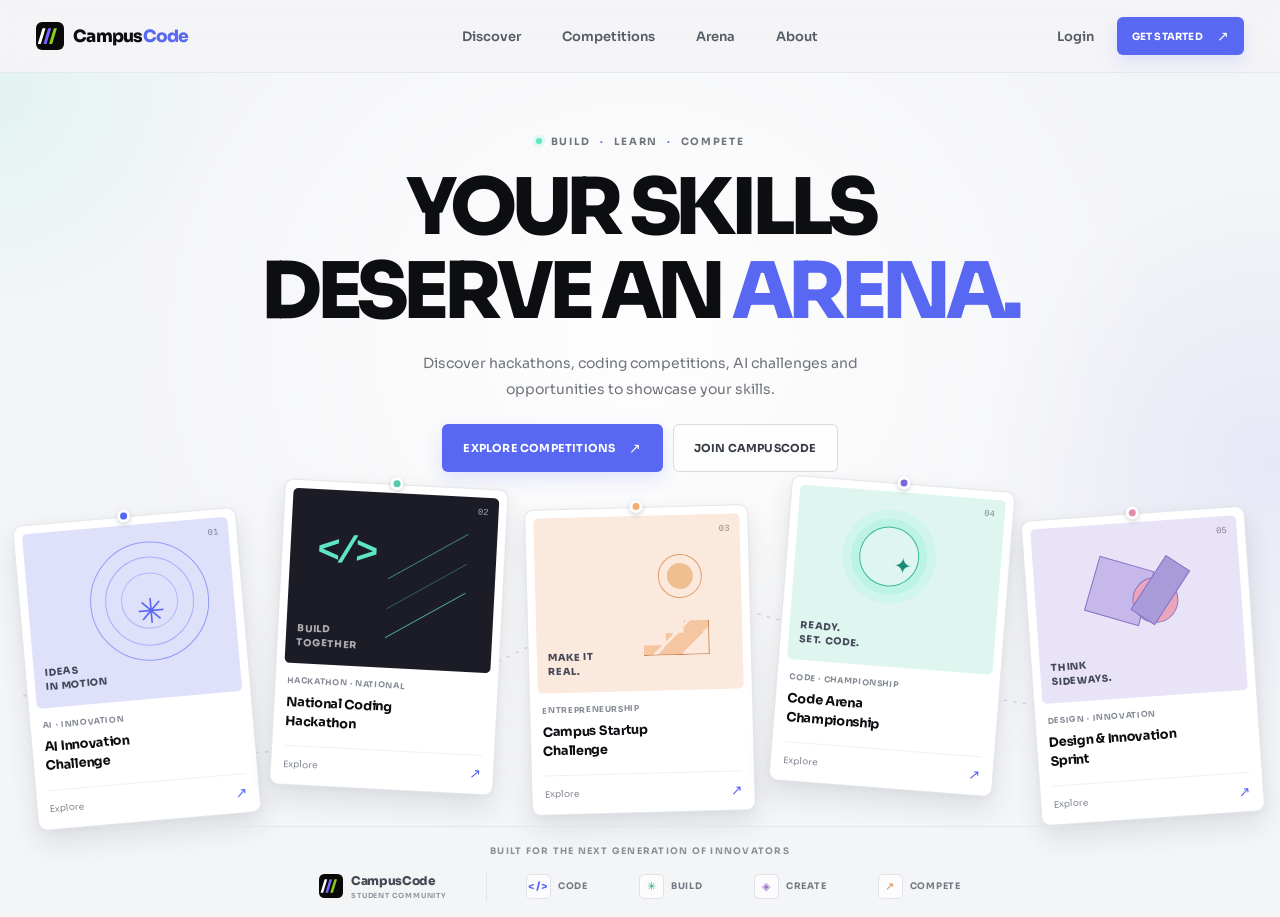
==== HTML/Landing.html @ 18e47f58 "Publish CampusCode project Co-authored-by: Copilot <223556219+Copilot@users.noreply.github.com>" ====
<!doctype html>
<html lang="en">
  <head>
    <meta charset="UTF-8" />
    <meta name="viewport" content="width=device-width, initial-scale=1.0" />
    <meta
      name="description"
      content="Discover hackathons, coding competitions, AI challenges and opportunities to showcase your skills with CampusCode."
    />
    <meta name="theme-color" content="#f4f5f7" />
    <title>CampusCode — Your skills deserve an arena</title>
    <link rel="icon" href="./Assets/Images/Favicon.svg" type="image/svg+xml" />
    <link rel="preconnect" href="https://fonts.googleapis.com" />
    <link rel="preconnect" href="https://fonts.gstatic.com" crossorigin />
    <link
      href="https://fonts.googleapis.com/css2?family=Sora:wght@400;500;600;700;800&display=swap"
      rel="stylesheet"
    />
    <link rel="stylesheet" href="./Assets/CSS/Landing.css" />
  </head>
  <body>
    <header class="site-header" id="top">
      <div class="nav-shell">
        <a class="brand" href="#top" aria-label="CampusCode home">
          <img src="./Assets/Images/Favicon.svg" alt="" />
          <span>Campus<span class="brand-accent">Code</span></span>
        </a>

        <nav class="desktop-nav" aria-label="Main navigation">
          <a href="#hero">Discover</a>
          <a href="#competitions">Competitions</a>
          <a href="#arena">Arena</a>
          <a href="#about">About</a>
        </nav>

        <div class="nav-actions">
          <button class="login-link" type="button" data-auth-open="login">Login</button>
          <button class="button button-primary nav-join" type="button" data-auth-open="register">
            Get Started <span aria-hidden="true">↗</span>
          </button>
          <button
            class="menu-toggle"
            id="menu-toggle"
            type="button"
            aria-label="Open navigation menu"
            aria-expanded="false"
            aria-controls="mobile-nav"
          >
            <span></span><span></span>
          </button>
        </div>
      </div>
      <nav class="mobile-nav" id="mobile-nav" aria-label="Mobile navigation" aria-hidden="true">
        <a href="#hero">Discover</a>
        <a href="#competitions">Competitions</a>
        <a href="#arena">Arena</a>
        <a href="#about">About</a>
        <button type="button" data-auth-open="login">Login</button>
        <button class="mobile-join" type="button" data-auth-open="register">Get Started <span aria-hidden="true">↗</span></button>
      </nav>
    </header>

    <main>
      <section class="hero" id="hero" aria-labelledby="hero-title">
        <div class="hero-wash hero-wash-left" aria-hidden="true"></div>
        <div class="hero-wash hero-wash-right" aria-hidden="true"></div>
        <div class="hero-copy">
          <p class="eyebrow"><span></span> BUILD <b>·</b> LEARN <b>·</b> COMPETE</p>
          <h1 id="hero-title">YOUR SKILLS<br />DESERVE AN <span>ARENA.</span></h1>
          <p class="hero-description">
            Discover hackathons, coding competitions, AI challenges and
            opportunities to showcase your skills.
          </p>
          <div class="hero-actions">
            <a class="button button-primary button-large" href="#competitions">
              Explore Competitions <span aria-hidden="true">↗</span>
            </a>
            <button class="button button-secondary button-large" type="button" data-auth-open="register">
              Join CampusCode
            </button>
          </div>
        </div>

        <div class="competition-scene" id="competitions" aria-label="Featured student competitions">
          <svg class="card-curve" viewBox="0 0 1200 220" preserveAspectRatio="none" aria-hidden="true">
            <path d="M22 133 C185 205 295 194 418 130 C554 57 647 32 770 83 C908 141 1033 177 1177 92" />
          </svg>

          <article class="competition-card card-ai">
            <span class="card-pin" aria-hidden="true"></span>
            <div class="card-art ai-art" aria-hidden="true">
              <span class="ai-orbit"></span><span class="ai-core">✳</span>
              <span class="art-caption">IDEAS<br />IN MOTION</span>
              <span class="art-index">01</span>
            </div>
            <div class="card-copy"><span class="category">AI · INNOVATION</span><h2>AI Innovation<br />Challenge</h2><span class="card-link">Explore <b>↗</b></span></div>
          </article>

          <article class="competition-card card-hackathon">
            <span class="card-pin" aria-hidden="true"></span>
            <div class="card-art hack-art" aria-hidden="true">
              <span class="hack-type">&lt;/&gt;</span><span class="hack-lines"></span>
              <span class="art-caption">BUILD<br />TOGETHER</span>
              <span class="art-index">02</span>
            </div>
            <div class="card-copy"><span class="category">HACKATHON · NATIONAL</span><h2>National Coding<br />Hackathon</h2><span class="card-link">Explore <b>↗</b></span></div>
          </article>

          <article class="competition-card card-startup">
            <span class="card-pin" aria-hidden="true"></span>
            <div class="card-art startup-art" aria-hidden="true">
              <span class="startup-sun"></span><span class="startup-stairs"></span>
              <span class="art-caption">MAKE IT<br />REAL.</span>
              <span class="art-index">03</span>
            </div>
            <div class="card-copy"><span class="category">ENTREPRENEURSHIP</span><h2>Campus Startup<br />Challenge</h2><span class="card-link">Explore <b>↗</b></span></div>
          </article>

          <article class="competition-card card-arena">
            <span class="card-pin" aria-hidden="true"></span>
            <div class="card-art arena-art" aria-hidden="true">
              <span class="arena-ring"></span><span class="arena-star">✦</span>
              <span class="art-caption">READY.<br />SET. CODE.</span>
              <span class="art-index">04</span>
            </div>
            <div class="card-copy"><span class="category">CODE · CHAMPIONSHIP</span><h2>Code Arena<br />Championship</h2><span class="card-link">Explore <b>↗</b></span></div>
          </article>

          <article class="competition-card card-design">
            <span class="card-pin" aria-hidden="true"></span>
            <div class="card-art design-art" aria-hidden="true">
              <span class="design-shape design-shape-one"></span><span class="design-shape design-shape-two"></span><span class="design-shape design-shape-three"></span>
              <span class="art-caption">THINK<br />SIDEWAYS.</span>
              <span class="art-index">05</span>
            </div>
            <div class="card-copy"><span class="category">DESIGN · INNOVATION</span><h2>Design &amp; Innovation<br />Sprint</h2><span class="card-link">Explore <b>↗</b></span></div>
          </article>
        </div>

        <div class="organizer-strip" id="about">
          <p class="organizer-heading">BUILT FOR THE NEXT GENERATION OF INNOVATORS</p>
          <div class="organizer-content">
            <div class="platform-lockup">
              <img src="./Assets/Images/Favicon.svg" alt="" />
              <span>CampusCode<small>STUDENT COMMUNITY</small></span>
            </div>
            <span class="organizer-divider" aria-hidden="true"></span>
            <div class="platform-labels" id="arena">
              <span><i class="platform-mark mark-code">&lt;/&gt;</i> CODE</span>
              <span><i class="platform-mark mark-build">✳</i> BUILD</span>
              <span><i class="platform-mark mark-create">◈</i> CREATE</span>
              <span><i class="platform-mark mark-compete">↗</i> COMPETE</span>
            </div>
          </div>
        </div>
      </section>
    </main>

    <div class="auth-overlay" id="auth-modal" aria-hidden="true">
      <button class="auth-backdrop" type="button" data-auth-close tabindex="-1" aria-label="Close authentication dialog"></button>
      <section class="auth-dialog" role="dialog" aria-modal="true" aria-labelledby="auth-title" aria-describedby="auth-description">
        <button class="auth-close" type="button" data-auth-close aria-label="Close dialog">×</button>
        <aside class="auth-aside">
          <a class="brand auth-brand" href="#top" aria-label="CampusCode home">
            <img src="./Assets/Images/Favicon.svg" alt="" />
            <span>Campus<span class="brand-accent">Code</span></span>
          </a>
          <div class="auth-aside-copy">
            <p class="auth-kicker"><span></span> YOUR NEXT CHALLENGE STARTS HERE</p>
            <h2 id="auth-title">Ready to find<br />your <span>people?</span></h2>
            <p id="auth-description">A place to explore your ideas, meet your team, and see what you're capable of.</p>
          </div>
          <div class="auth-illustration" aria-hidden="true">
            <div class="illustration-orbit orbit-one"></div>
            <div class="illustration-orbit orbit-two"></div>
            <div class="illustration-card"><span>CC</span><b>TEAM<br />UP</b><i>✦</i></div>
            <div class="illustration-person person-one"></div>
            <div class="illustration-person person-two"></div>
          </div>
          <div class="auth-aside-footer"><span>BUILD · LEARN · COMPETE</span><span>01 — 05</span></div>
        </aside>

        <div class="auth-main">
          <div class="auth-heading">
            <p class="auth-mode-label" id="auth-mode-label">WELCOME BACK</p>
            <h3 id="form-title">Log in to CampusCode</h3>
            <p id="form-description">Good to see you again. Let's get back to it.</p>
          </div>

          <form class="auth-form" id="auth-form">
            <div class="form-field register-field" hidden>
              <label for="auth-name">Full name</label>
              <input id="auth-name" name="name" type="text" autocomplete="name" placeholder="Your name" />
            </div>
            <div class="form-field">
              <label for="auth-email">Email address</label>
              <input id="auth-email" name="email" type="email" autocomplete="email" placeholder="you@university.edu" required />
            </div>
            <div class="form-field">
              <div class="field-label-row">
                <label for="auth-password">Password</label>
                <a class="forgot-link" id="forgot-password" href="#auth-email">Forgot password?</a>
              </div>
              <div class="password-control">
                <input id="auth-password" name="password" type="password" autocomplete="current-password" placeholder="Enter your password" minlength="8" required />
                <button class="password-toggle" type="button" data-password-toggle="auth-password" aria-label="Show password" aria-pressed="false">Show</button>
              </div>
            </div>
            <div class="form-field register-field" hidden>
              <label for="auth-confirm-password">Confirm password</label>
              <div class="password-control">
                <input id="auth-confirm-password" name="confirm-password" type="password" autocomplete="new-password" placeholder="Enter your password again" minlength="8" />
                <button class="password-toggle" type="button" data-password-toggle="auth-confirm-password" aria-label="Show confirm password" aria-pressed="false">Show</button>
              </div>
            </div>
            <p class="auth-notice" id="auth-notice" role="status" aria-live="polite"></p>
            <button class="button button-primary auth-submit" type="submit"><span id="auth-submit-label">Continue</span><span aria-hidden="true">↗</span></button>
          </form>

          <div class="auth-divider"><span>OR CONTINUE WITH</span></div>
          <div class="social-options">
            <button type="button" class="social-button" data-social="Google"><span class="google-mark">G</span>Google</button>
            <button type="button" class="social-button" data-social="GitHub"><span class="github-mark">⌘</span>GitHub</button>
          </div>
          <p class="auth-switch"><span id="auth-switch-prompt">New to CampusCode?</span> <button type="button" id="auth-switch-button">Create an account</button></p>
          <p class="auth-legal">By continuing, you agree to CampusCode's community guidelines.</p>
        </div>
      </section>
    </div>

    <script src="./Assets/JS/Landing.js" defer></script>
  </body>
</html>
---- HTML/Assets/CSS/Landing.css ----
:root {
  color-scheme: light;
  --page: #f4f5f7;
  --white: #ffffff;
  --ink: #0d0e11;
  --muted: #6f737b;
  --border: #e2e5ea;
  --indigo: #5968f2;
  --aqua: #5ee5c2;
  font-family: "Sora", sans-serif;
  font-synthesis: none;
  text-rendering: optimizeLegibility;
  -webkit-font-smoothing: antialiased;
  -moz-osx-font-smoothing: grayscale;
}

* { box-sizing: border-box; }

html { min-width: 320px; scroll-behavior: smooth; }

body {
  min-width: 320px;
  min-height: 100vh;
  margin: 0;
  overflow-x: hidden;
  color: var(--ink);
  background: var(--page);
  font-family: "Sora", sans-serif;
}

body.modal-open { overflow: hidden; }
button, input { font: inherit; }
button, a { -webkit-tap-highlight-color: transparent; }
button { color: inherit; }
a { color: inherit; text-decoration: none; }
button:focus-visible, a:focus-visible, input:focus-visible { outline: 3px solid rgba(89, 104, 242, 0.4); outline-offset: 3px; }

.site-header {
  position: sticky;
  z-index: 20;
  top: 0;
  border-bottom: 1px solid rgba(226, 229, 234, 0.8);
  background: rgba(244, 245, 247, 0.91);
  backdrop-filter: blur(18px);
}

.nav-shell {
  display: grid;
  width: min(1280px, calc(100% - 72px));
  height: 72px;
  grid-template-columns: 1fr auto 1fr;
  align-items: center;
  margin-inline: auto;
}

.brand { display: inline-flex; width: fit-content; align-items: center; gap: 9px; }
.brand > img { display: block; width: 28px; height: 28px; }
.brand > span { font-size: 15px; font-weight: 800; letter-spacing: -0.75px; }
.brand-accent { color: var(--indigo); }
.desktop-nav { display: flex; align-items: center; gap: clamp(24px, 3.2vw, 46px); }
.desktop-nav a, .login-link { color: #555b65; font-size: 11px; font-weight: 600; transition: color 150ms ease; }
.desktop-nav a:hover, .login-link:hover { color: var(--indigo); }
.nav-actions { display: flex; align-items: center; justify-self: end; gap: 23px; }
.login-link { padding: 8px 0; border: 0; background: transparent; cursor: pointer; }
.button {
  display: inline-flex;
  min-height: 43px;
  align-items: center;
  justify-content: center;
  gap: 14px;
  padding: 0 17px;
  border: 1px solid transparent;
  border-radius: 6px;
  font-size: 9px;
  font-weight: 700;
  letter-spacing: 0.2px;
  text-transform: uppercase;
  cursor: pointer;
  transition: background 160ms ease, border-color 160ms ease, color 160ms ease, transform 160ms ease;
}
.button:hover { transform: translateY(-2px); }
.button-primary { background: var(--indigo); color: #fff; box-shadow: 0 7px 17px rgba(89, 104, 242, 0.16); }
.button-primary:hover { background: #4857e4; }
.button-primary > span { font-size: 14px; }
.nav-join { min-height: 38px; padding-inline: 14px; font-size: 8px; }
.button-large { min-height: 48px; padding-inline: 20px; }
.button-secondary { border-color: #d7dbe3; background: rgba(255, 255, 255, 0.68); color: #363a43; }
.button-secondary:hover { border-color: #b6bdc9; background: #fff; }
.menu-toggle, .mobile-nav { display: none; }

.hero {
  position: relative;
  min-height: calc(100vh - 73px);
  overflow: hidden;
  padding: 55px 24px 0;
  background:
    radial-gradient(ellipse at 50% 32%, rgba(255, 255, 255, 0.92), rgba(255, 255, 255, 0) 58%),
    var(--page);
}
.hero-wash { position: absolute; z-index: 0; border-radius: 50%; pointer-events: none; }
.hero-wash-left { top: -250px; left: -275px; width: 510px; height: 510px; background: radial-gradient(circle, rgba(94, 229, 194, 0.13), transparent 68%); }
.hero-wash-right { top: 90px; right: -290px; width: 600px; height: 600px; background: radial-gradient(circle, rgba(89, 104, 242, 0.09), transparent 68%); }
.hero-copy { position: relative; z-index: 1; width: min(790px, 100%); margin: 0 auto; text-align: center; }
.eyebrow { display: inline-flex; align-items: center; gap: 9px; margin: 0 0 18px; color: #6f737b; font-size: 8px; font-weight: 700; letter-spacing: 1.65px; }
.eyebrow > span { width: 6px; height: 6px; border-radius: 50%; background: var(--aqua); box-shadow: 0 0 0 3px rgba(94, 229, 194, 0.18); }
.eyebrow b { color: var(--indigo); font-size: 10px; }
.hero h1 { margin: 0; font-size: clamp(46px, 6.2vw, 78px); font-weight: 800; letter-spacing: -5.3px; line-height: 1.08; }
.hero h1 > span { color: var(--indigo); }
.hero-description { max-width: 510px; margin: 17px auto 21px; color: var(--muted); font-size: 11px; line-height: 1.85; }
.hero-actions { display: flex; flex-wrap: wrap; justify-content: center; gap: 10px; }

.competition-scene {
  position: relative;
  z-index: 1;
  display: flex;
  width: min(1230px, 100%);
  min-height: 315px;
  align-items: center;
  justify-content: space-between;
  gap: clamp(10px, 1.45vw, 22px);
  margin: 7px auto 4px;
  isolation: isolate;
}
.card-curve { position: absolute; z-index: -1; top: 50%; left: -2%; width: 104%; height: 75%; overflow: visible; transform: translateY(-43%); }
.card-curve path { fill: none; stroke: #cdd1e7; stroke-width: 1.15; stroke-dasharray: 3 6; }
.competition-card {
  position: relative;
  width: calc((100% - 72px) / 5);
  max-width: 224px;
  min-width: 0;
  padding: 8px;
  border: 1px solid rgba(226, 229, 234, 0.94);
  border-radius: 9px;
  background: var(--white);
  box-shadow: 0 13px 27px rgba(37, 43, 62, 0.11), 0 2px 6px rgba(37, 43, 62, 0.035);
  transform: rotate(var(--angle, 0deg));
  animation: card-float 5.2s ease-in-out infinite;
  animation-delay: var(--delay, 0s);
}
.competition-card:hover { z-index: 3; box-shadow: 0 20px 36px rgba(37, 43, 62, 0.16); }
.card-ai { --angle: -5deg; --delay: -0.9s; margin-top: 37px; }
.card-hackathon { --angle: 3deg; --delay: -2.1s; margin-top: -26px; }
.card-startup { --angle: -1.5deg; --delay: -3.4s; margin-top: 19px; }
.card-arena { --angle: 4.5deg; --delay: -1.6s; margin-top: -28px; }
.card-design { --angle: -4deg; --delay: -2.8s; margin-top: 32px; }
.card-pin { position: absolute; z-index: 4; top: -8px; left: 50%; width: 13px; height: 13px; border: 3px solid #fff; border-radius: 50%; background: var(--indigo); box-shadow: 0 2px 5px rgba(35, 40, 62, 0.2); transform: translateX(-50%); }
.card-hackathon .card-pin { background: #51cdae; }
.card-startup .card-pin { background: #f2ad73; }
.card-arena .card-pin { background: #7d68db; }
.card-design .card-pin { background: #e08caa; }
.card-art { position: relative; height: clamp(128px, 13.8vw, 175px); overflow: hidden; border-radius: 5px; }
.ai-art { background: #dfe1fb; }
.hack-art { background: #1b1c25; }
.startup-art { background: #fae9dc; }
.arena-art { background: #def6ef; }
.design-art { background: #e9e3f7; }
.art-caption { position: absolute; z-index: 2; left: 11px; bottom: 13px; color: #44495b; font-size: clamp(7px, 0.65vw, 9px); font-weight: 800; letter-spacing: 0.7px; line-height: 1.45; }
.art-index { position: absolute; top: 10px; right: 10px; color: rgba(13, 14, 17, 0.45); font-family: ui-monospace, monospace; font-size: 7px; }
.hack-art .art-caption, .hack-art .art-index { color: rgba(255, 255, 255, 0.63); }
.ai-orbit { position: absolute; top: 10%; left: 30%; width: 58%; aspect-ratio: 1; border: 1px solid rgba(89, 104, 242, 0.58); border-radius: 50%; }
.ai-orbit::before, .ai-orbit::after { position: absolute; inset: 12%; border: 1px solid rgba(89, 104, 242, 0.4); border-radius: 50%; content: ""; }
.ai-orbit::after { inset: 26%; border-color: rgba(89, 104, 242, 0.35); }
.ai-core { position: absolute; top: 50%; left: 59%; z-index: 1; color: var(--indigo); font-size: 34px; transform: translate(-50%, -50%); }
.hack-type { position: absolute; top: 23%; left: 13%; color: var(--aqua); font-family: ui-monospace, monospace; font-size: clamp(26px, 3vw, 40px); font-weight: 700; letter-spacing: -4px; }
.hack-lines { position: absolute; top: 35%; right: 14%; width: 38%; height: 34%; border-top: 1px solid rgba(94, 229, 194, 0.58); border-bottom: 1px solid rgba(94, 229, 194, 0.58); transform: skewY(-32deg); }
.hack-lines::before, .hack-lines::after { position: absolute; top: 50%; width: 100%; border-top: 1px solid rgba(94, 229, 194, 0.37); content: ""; }
.hack-lines::after { top: 100%; }
.startup-sun { position: absolute; top: 22%; right: 19%; width: 44px; height: 44px; border: 1px solid #dd9d68; border-radius: 50%; }
.startup-sun::after { position: absolute; inset: 8px; border-radius: inherit; background: #f0bf91; content: ""; }
.startup-stairs { position: absolute; right: 16%; bottom: 20%; width: 66px; height: 47px; border-right: 1px solid #c68152; border-bottom: 1px solid #c68152; background: linear-gradient(135deg, transparent 0 25%, #f5c69f 25% 50%, transparent 50% 54%, #f5c69f 54% 76%, transparent 76%); clip-path: polygon(0 100%, 0 78%, 34% 78%, 34% 53%, 61% 53%, 61% 27%, 100% 27%, 100% 100%); }
.arena-ring { position: absolute; top: 20%; left: 31%; width: 60px; height: 60px; border: 1px solid #36b995; border-radius: 50%; box-shadow: 0 0 0 8px rgba(94, 229, 194, 0.18), 0 0 0 17px rgba(94, 229, 194, 0.1); }
.arena-star { position: absolute; top: 34%; left: 48%; z-index: 1; color: #198e72; font-size: 22px; }
.design-shape { position: absolute; display: block; border: 1px solid #8b75c6; }
.design-shape-one { top: 22%; left: 27%; width: 57px; height: 57px; background: #c6b8eb; transform: rotate(20deg); }
.design-shape-two { top: 32%; left: 47%; width: 46px; height: 46px; border-radius: 50%; background: #eaa5bd; }
.design-shape-three { top: 21%; left: 54%; width: 29px; height: 65px; border-color: #8672c4; background: #a99ad9; transform: rotate(37deg); }
.card-copy { padding: 10px 4px 3px; }
.category { display: block; overflow: hidden; color: #858a94; font-size: 6px; font-weight: 700; letter-spacing: 0.8px; text-overflow: ellipsis; white-space: nowrap; }
.card-copy h2 { min-height: 34px; margin: 6px 0 8px; font-size: clamp(9px, 0.84vw, 11px); font-weight: 700; letter-spacing: -0.3px; line-height: 1.5; }
.card-link { display: flex; align-items: center; justify-content: space-between; padding-top: 7px; border-top: 1px solid #edf0f3; color: #858a94; font-size: 7px; }
.card-link b { color: var(--indigo); font-size: 12px; }
@keyframes card-float { 0%, 100% { translate: 0 0; } 50% { translate: 0 -7px; } }

.organizer-strip { position: relative; z-index: 1; width: min(1080px, 100%); margin: 0 auto; padding: 18px 22px 15px; border-top: 1px solid rgba(226, 229, 234, 0.92); }
.organizer-heading { margin: 0 0 14px; color: #898e97; font-size: 7px; font-weight: 700; letter-spacing: 1.25px; text-align: center; }
.organizer-content { display: flex; align-items: center; justify-content: center; gap: 39px; }
.platform-lockup { display: flex; align-items: center; gap: 8px; color: #454a54; font-size: 10px; font-weight: 800; letter-spacing: -0.35px; }
.platform-lockup img { width: 24px; height: 24px; }
.platform-lockup small { display: block; margin-top: 3px; color: #9297a0; font-size: 5px; font-weight: 700; letter-spacing: 0.8px; }
.organizer-divider { width: 1px; height: 31px; background: var(--border); }
.platform-labels { display: flex; align-items: center; gap: clamp(20px, 4vw, 55px); }
.platform-labels > span { display: inline-flex; align-items: center; gap: 7px; color: #737883; font-size: 7px; font-weight: 700; letter-spacing: 0.75px; }
.platform-mark { display: grid; width: 21px; height: 21px; place-items: center; border: 1px solid #dfe2e8; border-radius: 5px; background: rgba(255, 255, 255, 0.7); font-size: 9px; font-style: normal; }
.mark-code { color: var(--indigo); }
.mark-build { color: #2ba986; }
.mark-create { color: #a074cb; }
.mark-compete { color: #d08850; }

.auth-overlay { position: fixed; z-index: 100; inset: 0; display: grid; place-items: center; padding: 22px; visibility: hidden; opacity: 0; transition: opacity 180ms ease, visibility 180ms ease; }
.auth-overlay.is-open { visibility: visible; opacity: 1; }
.auth-backdrop { position: absolute; inset: 0; width: 100%; height: 100%; border: 0; background: rgba(13, 14, 17, 0.55); backdrop-filter: blur(8px); cursor: default; }
.auth-dialog { position: relative; z-index: 1; display: grid; width: min(860px, 100%); max-height: min(680px, calc(100dvh - 44px)); min-height: 550px; grid-template-columns: 0.88fr 1.12fr; overflow: auto; border: 1px solid rgba(255, 255, 255, 0.86); border-radius: 12px; background: var(--white); box-shadow: 0 32px 95px rgba(8, 10, 22, 0.3); opacity: 0; transform: translateY(12px) scale(0.985); transition: opacity 180ms ease, transform 180ms ease; }
.auth-overlay.is-open .auth-dialog { opacity: 1; transform: translateY(0) scale(1); }
.auth-close { position: absolute; z-index: 5; top: 13px; right: 13px; display: grid; width: 29px; height: 29px; place-items: center; border: 1px solid rgba(31, 35, 48, 0.12); border-radius: 50%; background: rgba(255, 255, 255, 0.84); color: #676c75; font-size: 19px; line-height: 1; cursor: pointer; transition: color 150ms ease, background 150ms ease; }
.auth-close:hover { background: var(--ink); color: #fff; }
.auth-aside { position: relative; display: flex; flex-direction: column; justify-content: space-between; overflow: hidden; padding: 28px 29px 20px; background: #1b1d29; color: #fff; }
.auth-brand { position: relative; z-index: 2; align-self: flex-start; }
.auth-brand > img { width: 25px; height: 25px; }
.auth-brand > span { color: #fff; font-size: 14px; }
.auth-brand .brand-accent { color: #aab0ff; }
.auth-aside-copy { position: relative; z-index: 2; padding-top: 26px; }
.auth-kicker { display: flex; align-items: center; gap: 7px; margin: 0; color: #b8bbc7; font-size: 6px; font-weight: 700; letter-spacing: 1px; }
.auth-kicker > span { width: 6px; height: 6px; border-radius: 50%; background: var(--aqua); }
.auth-aside-copy h2 { margin: 15px 0 10px; font-size: clamp(30px, 3.4vw, 41px); font-weight: 700; letter-spacing: -2px; line-height: 1.12; }
.auth-aside-copy h2 span { color: #aab0ff; }
.auth-aside-copy > p:last-child { max-width: 255px; margin: 0; color: #b8bbc7; font-size: 8px; line-height: 1.8; }
.auth-illustration { position: relative; height: 145px; margin-top: -16px; }
.illustration-orbit { position: absolute; top: 14px; left: 50%; width: 165px; height: 108px; border: 1px solid rgba(94, 229, 194, 0.43); border-radius: 50%; transform: translateX(-50%) rotate(-18deg); }
.orbit-two { width: 205px; height: 126px; border-color: rgba(131, 139, 255, 0.35); transform: translateX(-50%) rotate(31deg); }
.illustration-card { position: absolute; top: 22px; left: 50%; display: grid; width: 105px; height: 88px; grid-template-columns: 1fr auto; align-items: center; padding: 12px; border: 1px solid rgba(255, 255, 255, 0.22); border-radius: 8px; background: linear-gradient(145deg, #34374c, #252736); box-shadow: 0 12px 30px rgba(0, 0, 0, 0.24); transform: translateX(-50%) rotate(-6deg); }
.illustration-card > span { color: var(--aqua); font-size: 19px; font-weight: 800; letter-spacing: -1px; }
.illustration-card > b { color: #fff; font-size: 7px; letter-spacing: 0.8px; line-height: 1.6; }
.illustration-card > i { position: absolute; top: -12px; right: -10px; color: #aab0ff; font-size: 22px; font-style: normal; }
.illustration-person { position: absolute; z-index: 2; bottom: 1px; width: 25px; height: 48px; border: 1px solid rgba(255, 255, 255, 0.2); border-radius: 13px 13px 5px 5px; background: #727ceb; }
.illustration-person::before { position: absolute; top: -12px; left: 5px; width: 14px; height: 14px; border-radius: 50%; background: #ffd5b5; content: ""; }
.person-one { left: calc(50% - 75px); transform: rotate(9deg); }
.person-two { right: calc(50% - 82px); height: 40px; background: #5ac9ad; transform: rotate(-8deg); }
.auth-aside-footer { position: relative; z-index: 2; display: flex; justify-content: space-between; color: #969bab; font-size: 6px; font-weight: 700; letter-spacing: 0.8px; }
.auth-aside-footer span:last-child { color: var(--aqua); }
.auth-main { display: flex; flex-direction: column; justify-content: center; padding: 43px clamp(27px, 5vw, 58px) 25px; }
.auth-heading { margin-bottom: 20px; }
.auth-mode-label { margin: 0 0 8px; color: var(--indigo); font-size: 7px; font-weight: 700; letter-spacing: 1.1px; }
.auth-heading h3 { margin: 0 0 7px; font-size: 23px; font-weight: 700; letter-spacing: -1.1px; }
.auth-heading > p:last-child { margin: 0; color: var(--muted); font-size: 8px; line-height: 1.7; }
.auth-form { display: grid; gap: 12px; }
.form-field { display: grid; gap: 6px; }
.form-field label, .field-label-row label { color: #343840; font-size: 8px; font-weight: 700; }
.field-label-row { display: flex; align-items: center; justify-content: space-between; }
.forgot-link { color: var(--indigo); font-size: 7px; font-weight: 600; }
.form-field input { width: 100%; height: 38px; padding: 0 10px; border: 1px solid #dfe2e8; border-radius: 5px; background: #fff; color: var(--ink); font-size: 8px; transition: border-color 150ms ease, box-shadow 150ms ease; }
.form-field input::placeholder { color: #a0a5ae; }
.form-field input:focus { border-color: var(--indigo); box-shadow: 0 0 0 3px rgba(89, 104, 242, 0.1); outline: 0; }
.password-control { position: relative; }
.password-control input { padding-right: 51px; }
.password-toggle { position: absolute; top: 50%; right: 9px; padding: 5px 0 5px 7px; border: 0; background: transparent; color: #747984; font-size: 7px; font-weight: 600; cursor: pointer; transform: translateY(-50%); }
.auth-submit { width: 100%; min-height: 41px; justify-content: space-between; margin-top: 2px; border-radius: 5px; font-size: 8px; }
.auth-submit > span:last-child { font-size: 13px; }
.auth-notice { margin: -4px 0 0; color: #4a56c4; font-size: 7px; line-height: 1.55; }
.auth-notice:empty { display: none; }
.register-field[hidden] { display: none !important; }
.auth-divider { display: flex; align-items: center; gap: 10px; margin: 15px 0 11px; color: #969ba4; font-size: 6px; font-weight: 700; letter-spacing: 0.7px; }
.auth-divider::before, .auth-divider::after { height: 1px; flex: 1; background: #e8eaf0; content: ""; }
.social-options { display: grid; grid-template-columns: 1fr 1fr; gap: 9px; }
.social-button { display: flex; min-height: 37px; align-items: center; justify-content: center; gap: 8px; border: 1px solid #dfe2e8; border-radius: 5px; background: #fff; color: #343840; font-size: 8px; font-weight: 600; cursor: pointer; transition: border-color 150ms ease, background 150ms ease; }
.social-button:hover { border-color: #aeb5c2; background: #fafaff; }
.google-mark { color: #4285f4; font-family: Arial, sans-serif; font-size: 12px; font-weight: 700; }
.github-mark { display: grid; width: 14px; height: 14px; place-items: center; border-radius: 50%; background: #24252b; color: #fff; font-size: 9px; }
.auth-switch { margin: 15px 0 0; color: #737883; font-size: 7px; text-align: center; }
.auth-switch button { padding: 0; border: 0; background: transparent; color: var(--indigo); font: inherit; font-weight: 700; cursor: pointer; }
.auth-legal { margin: 14px 0 0; color: #a0a5ae; font-size: 6px; line-height: 1.6; text-align: center; }
[hidden] { display: none !important; }

@media (min-width: 1500px) {
  .hero { padding-top: 67px; }
  .competition-scene { min-height: 348px; }
  .card-art { height: 184px; }
}

@media (max-width: 1000px) {
  .nav-shell { width: calc(100% - 48px); }
  .hero { padding-inline: 24px; }
  .competition-scene { min-height: 280px; gap: 12px; }
  .competition-card { width: calc((100% - 48px) / 5); padding: 6px; }
  .card-art { height: clamp(108px, 14vw, 145px); }
  .card-copy { padding-inline: 3px; }
  .card-copy h2 { font-size: 9px; }
  .category { font-size: 5px; letter-spacing: 0.55px; }
  .platform-labels { gap: 19px; }
}

@media (max-width: 720px) {
  .nav-shell { width: calc(100% - 36px); height: 65px; grid-template-columns: 1fr auto; }
  .desktop-nav, .nav-actions > .login-link, .nav-join { display: none; }
  .menu-toggle { display: flex; width: 36px; height: 36px; flex-direction: column; align-items: center; justify-content: center; gap: 5px; border: 1px solid var(--border); border-radius: 6px; background: #fff; cursor: pointer; }
  .menu-toggle span { display: block; width: 14px; height: 1.5px; border-radius: 2px; background: #292c33; transition: transform 150ms ease; }
  .menu-toggle[aria-expanded="true"] span:first-child { transform: translateY(3.2px) rotate(45deg); }
  .menu-toggle[aria-expanded="true"] span:last-child { transform: translateY(-3.2px) rotate(-45deg); }
  .mobile-nav { position: absolute; top: 100%; right: 0; left: 0; display: grid; gap: 0; padding: 7px 18px 15px; border-bottom: 1px solid var(--border); background: #fff; box-shadow: 0 15px 22px rgba(27, 33, 54, 0.08); visibility: hidden; opacity: 0; transform: translateY(-5px); transition: opacity 150ms ease, transform 150ms ease, visibility 150ms ease; }
  .mobile-nav.is-open { visibility: visible; opacity: 1; transform: translateY(0); }
  .mobile-nav a, .mobile-nav button { display: flex; min-height: 41px; align-items: center; justify-content: space-between; padding: 0 3px; border: 0; border-bottom: 1px solid #eff0f3; background: transparent; color: #454a54; font-size: 10px; font-weight: 600; text-align: left; cursor: pointer; }
  .mobile-nav .mobile-join { min-height: 39px; margin-top: 10px; padding-inline: 11px; border: 0; border-radius: 5px; background: var(--indigo); color: #fff; }
  .hero { min-height: calc(100vh - 66px); padding: 45px 18px 10px; }
  .hero h1 { font-size: clamp(43px, 9.5vw, 65px); letter-spacing: -3.3px; }
  .hero-description { max-width: 440px; margin-block: 14px 18px; font-size: 10px; }
  .button-large { min-height: 44px; padding-inline: 15px; font-size: 8px; }
  .competition-scene { width: calc(100% + 18px); min-height: 298px; justify-content: flex-start; gap: 17px; margin: 12px -9px 5px; padding: 14px 26px 20px; overflow-x: auto; overflow-y: hidden; scroll-padding-inline: 26px; scroll-snap-type: x mandatory; scrollbar-width: thin; scrollbar-color: #ccd0dc transparent; }
  .competition-scene::-webkit-scrollbar { height: 5px; }
  .competition-scene::-webkit-scrollbar-thumb { border-radius: 5px; background: #ccd0dc; }
  .card-curve { top: 52%; left: 0; width: 1500px; height: 75%; }
  .competition-card { width: min(190px, 46vw); max-width: none; min-width: min(190px, 46vw); padding: 7px; scroll-snap-align: center; }
  .card-ai { margin-top: 24px; }
  .card-hackathon { margin-top: -16px; }
  .card-startup { margin-top: 20px; }
  .card-arena { margin-top: -17px; }
  .card-design { margin-top: 24px; }
  .card-art { height: 143px; }
  .card-copy h2 { min-height: 34px; font-size: 10px; }
  .category { font-size: 6px; }
  .organizer-strip { padding: 15px 0 9px; }
  .organizer-heading { margin-bottom: 12px; font-size: 6px; letter-spacing: 0.9px; }
  .organizer-content { gap: 19px; }
  .platform-labels { flex-wrap: wrap; justify-content: center; gap: 9px 15px; }
  .platform-labels > span { gap: 5px; font-size: 6px; }
  .platform-mark { width: 18px; height: 18px; font-size: 8px; }
  .platform-lockup { gap: 6px; font-size: 8px; }
  .platform-lockup img { width: 21px; height: 21px; }
  .platform-lockup small { font-size: 4px; }
  .organizer-divider { height: 27px; }
  .auth-overlay { padding: 13px; }
  .auth-dialog { width: min(450px, 100%); max-height: calc(100dvh - 26px); min-height: 0; grid-template-columns: 1fr; }
  .auth-aside { min-height: 162px; padding: 17px 20px 12px; }
  .auth-aside-copy { padding-top: 14px; }
  .auth-aside-copy h2 { margin: 9px 0 5px; font-size: 25px; }
  .auth-aside-copy > p:last-child { display: none; }
  .auth-illustration { position: absolute; right: 23px; bottom: 8px; width: 160px; height: 95px; margin: 0; transform: scale(0.72); transform-origin: center right; }
  .auth-aside-footer { margin-top: 8px; }
  .auth-main { padding: 22px 24px 19px; }
  .auth-heading { margin-bottom: 14px; }
  .auth-heading h3 { font-size: 20px; }
  .auth-form { gap: 9px; }
  .auth-divider { margin: 10px 0; }
  .auth-switch { margin-top: 11px; }
  .auth-legal { margin-top: 9px; }
}

@media (max-width: 420px) {
  .hero { padding-inline: 14px; }
  .hero h1 { font-size: clamp(39px, 10vw, 49px); letter-spacing: -2.9px; }
  .eyebrow { font-size: 7px; }
  .hero-description { max-width: 330px; font-size: 9px; }
  .hero-actions { gap: 7px; }
  .button-large { gap: 8px; padding-inline: 12px; font-size: 7px; }
  .competition-scene { min-height: 282px; }
  .competition-card { width: 170px; min-width: 170px; }
  .card-art { height: 131px; }
  .organizer-content { gap: 11px; }
  .platform-labels { gap: 8px; }
  .platform-labels > span { font-size: 5px; }
  .auth-main { padding-inline: 18px; }
  .auth-aside { min-height: 149px; }
  .auth-illustration { right: 14px; transform: scale(0.62); }
}

@media (min-width: 721px) {
  .brand > span { font-size: 17px; }
  .desktop-nav a, .login-link { font-size: 13px; }
  .button { font-size: 11px; }
  .nav-join { font-size: 10px; }
  .eyebrow { font-size: 10px; }
  .hero-description { font-size: 14px; }
  .art-caption { font-size: clamp(9px, 0.75vw, 11px); }
  .art-index { font-size: 9px; }
  .card-copy { padding-top: 12px; }
  .category { font-size: 8px; letter-spacing: 0.65px; }
  .card-copy h2 { min-height: 42px; margin-block: 8px 10px; font-size: clamp(12px, 1vw, 14px); }
  .card-link { padding-top: 9px; font-size: 9px; }
  .card-link b { font-size: 14px; }
  .organizer-heading { font-size: 9px; }
  .platform-lockup { font-size: 12px; }
  .platform-lockup small { font-size: 7px; }
  .platform-labels > span { font-size: 9px; }
  .platform-mark { width: 25px; height: 25px; font-size: 11px; }
}

@media (max-width: 720px) {
  .brand > span { font-size: 16px; }
  .mobile-nav a, .mobile-nav button { font-size: 12px; }
  .eyebrow { font-size: 9px; }
  .hero-description { font-size: 12px; }
  .button-large { font-size: 9px; }
  .art-caption { font-size: 9px; }
  .art-index { font-size: 8px; }
  .card-copy h2 { min-height: 42px; font-size: 12px; }
  .category { font-size: 8px; }
  .card-link { font-size: 9px; }
  .organizer-heading { font-size: 8px; }
  .platform-labels > span { font-size: 8px; }
  .platform-lockup { font-size: 10px; }
  .platform-lockup small { font-size: 6px; }
  .auth-kicker { font-size: 7px; }
  .auth-aside-copy > p:last-child { font-size: 10px; }
  .auth-aside-footer { font-size: 7px; }
  .auth-mode-label { font-size: 8px; }
  .auth-heading h3 { font-size: 22px; }
  .auth-heading > p:last-child { font-size: 10px; }
  .form-field label, .field-label-row label { font-size: 10px; }
  .forgot-link, .password-toggle { font-size: 9px; }
  .form-field input { height: 42px; font-size: 10px; }
  .auth-submit { min-height: 44px; font-size: 10px; }
  .auth-divider { font-size: 7px; }
  .social-button { min-height: 40px; font-size: 10px; }
  .auth-switch { font-size: 9px; }
  .auth-legal { font-size: 7px; }
}

@media (max-width: 420px) {
  .hero-description { font-size: 11px; }
  .button-large { font-size: 8px; }
  .card-copy h2 { font-size: 11px; }
  .category { font-size: 7px; }
  .platform-labels > span { font-size: 7px; }
}

@media (prefers-reduced-motion: reduce) {
  *, *::before, *::after { scroll-behavior: auto !important; animation-duration: 0.01ms !important; transition-duration: 0.01ms !important; }
}
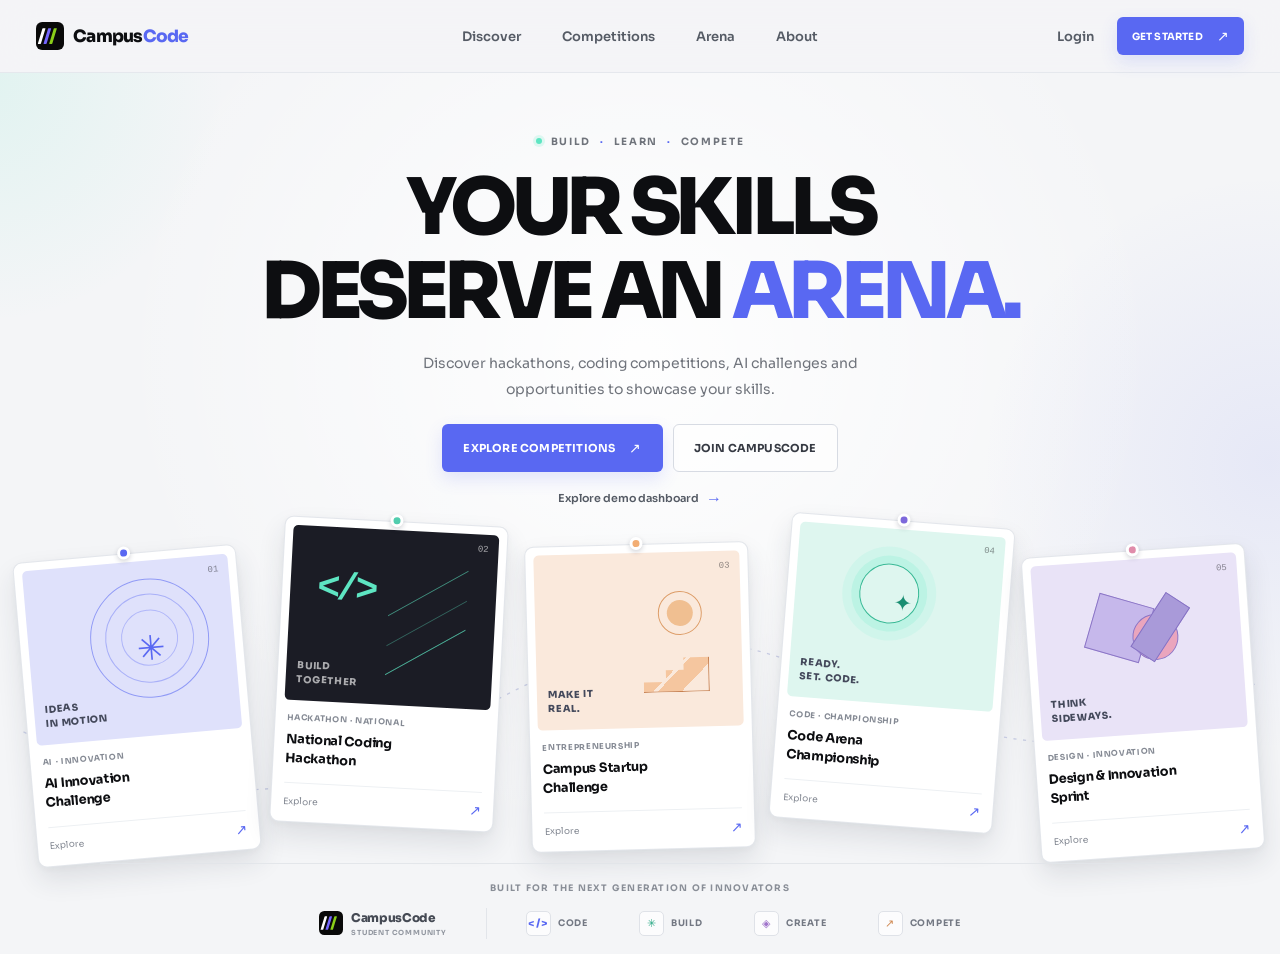
==== commit e50c06db: "Add demo dashboard link to landing page Co-authored-by: Copilot <223556219+Copilot@users.noreply.git" ====
--- a/HTML/Landing.html
+++ b/HTML/Landing.html
@@ -79,6 +79,9 @@
               Join CampusCode
             </button>
           </div>
+          <a class="demo-link" href="../Dashboard/index.html">
+            Explore demo dashboard <span aria-hidden="true">→</span>
+          </a>
         </div>
 
         <div class="competition-scene" id="competitions" aria-label="Featured student competitions">
--- a/HTML/Assets/CSS/Landing.css
+++ b/HTML/Assets/CSS/Landing.css
@@ -86,6 +86,10 @@
 .button-large { min-height: 48px; padding-inline: 20px; }
 .button-secondary { border-color: #d7dbe3; background: rgba(255, 255, 255, 0.68); color: #363a43; }
 .button-secondary:hover { border-color: #b6bdc9; background: #fff; }
+.demo-link { display: inline-flex; align-items: center; gap: 7px; margin-top: 16px; color: #555b65; font-size: 11px; font-weight: 600; transition: color 150ms ease; }
+.demo-link span { color: var(--indigo); font-size: 16px; transition: transform 150ms ease; }
+.demo-link:hover { color: var(--indigo); }
+.demo-link:hover span { transform: translateX(3px); }
 .menu-toggle, .mobile-nav { display: none; }
 
 .hero {
@@ -378,6 +382,7 @@
   .eyebrow { font-size: 9px; }
   .hero-description { font-size: 12px; }
   .button-large { font-size: 9px; }
+  .demo-link { margin-top: 14px; font-size: 12px; }
   .art-caption { font-size: 9px; }
   .art-index { font-size: 8px; }
   .card-copy h2 { min-height: 42px; font-size: 12px; }
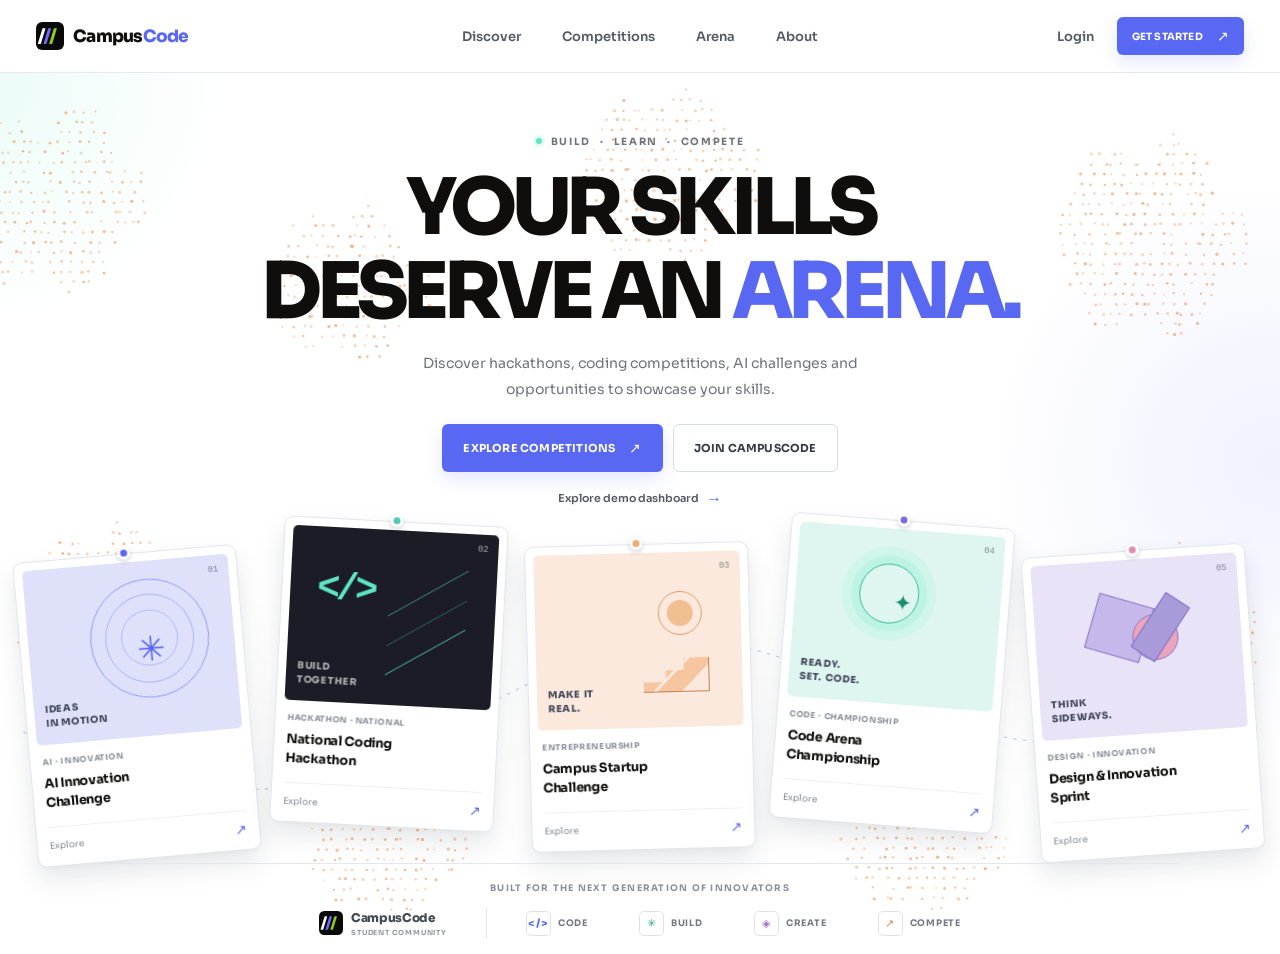
==== commit 66189d4d: "Add orange particle background to landing page Co-authored-by: Copilot <223556219+Copilot@users.nore" ====
--- a/HTML/Landing.html
+++ b/HTML/Landing.html
@@ -7,7 +7,7 @@
       name="description"
       content="Discover hackathons, coding competitions, AI challenges and opportunities to showcase your skills with CampusCode."
     />
-    <meta name="theme-color" content="#f4f5f7" />
+    <meta name="theme-color" content="#ffffff" />
     <title>CampusCode — Your skills deserve an arena</title>
     <link rel="icon" href="./Assets/Images/Favicon.svg" type="image/svg+xml" />
     <link rel="preconnect" href="https://fonts.googleapis.com" />
@@ -64,6 +64,7 @@
       <section class="hero" id="hero" aria-labelledby="hero-title">
         <div class="hero-wash hero-wash-left" aria-hidden="true"></div>
         <div class="hero-wash hero-wash-right" aria-hidden="true"></div>
+        <canvas class="hero-particles" id="hero-particles" aria-hidden="true"></canvas>
         <div class="hero-copy">
           <p class="eyebrow"><span></span> BUILD <b>·</b> LEARN <b>·</b> COMPETE</p>
           <h1 id="hero-title">YOUR SKILLS<br />DESERVE AN <span>ARENA.</span></h1>
--- a/HTML/Assets/CSS/Landing.css
+++ b/HTML/Assets/CSS/Landing.css
@@ -1,8 +1,8 @@
 :root {
   color-scheme: light;
-  --page: #f4f5f7;
+  --page: #ffffff;
   --white: #ffffff;
-  --ink: #0d0e11;
+  --ink: #0f0e0d;
   --muted: #6f737b;
   --border: #e2e5ea;
   --indigo: #5968f2;
@@ -14,9 +14,14 @@
   -moz-osx-font-smoothing: grayscale;
 }
 
-* { box-sizing: border-box; }
+* {
+  box-sizing: border-box;
+}
 
-html { min-width: 320px; scroll-behavior: smooth; }
+html {
+  min-width: 320px;
+  scroll-behavior: smooth;
+}
 
 body {
   min-width: 320px;
@@ -28,19 +33,37 @@
   font-family: "Sora", sans-serif;
 }
 
-body.modal-open { overflow: hidden; }
-button, input { font: inherit; }
-button, a { -webkit-tap-highlight-color: transparent; }
-button { color: inherit; }
-a { color: inherit; text-decoration: none; }
-button:focus-visible, a:focus-visible, input:focus-visible { outline: 3px solid rgba(89, 104, 242, 0.4); outline-offset: 3px; }
+body.modal-open {
+  overflow: hidden;
+}
+button,
+input {
+  font: inherit;
+}
+button,
+a {
+  -webkit-tap-highlight-color: transparent;
+}
+button {
+  color: inherit;
+}
+a {
+  color: inherit;
+  text-decoration: none;
+}
+button:focus-visible,
+a:focus-visible,
+input:focus-visible {
+  outline: 3px solid rgba(89, 104, 242, 0.4);
+  outline-offset: 3px;
+}
 
 .site-header {
   position: sticky;
   z-index: 20;
   top: 0;
   border-bottom: 1px solid rgba(226, 229, 234, 0.8);
-  background: rgba(244, 245, 247, 0.91);
+  background: rgba(255, 255, 255, 0.92);
   backdrop-filter: blur(18px);
 }
 
@@ -53,15 +76,53 @@
   margin-inline: auto;
 }
 
-.brand { display: inline-flex; width: fit-content; align-items: center; gap: 9px; }
-.brand > img { display: block; width: 28px; height: 28px; }
-.brand > span { font-size: 15px; font-weight: 800; letter-spacing: -0.75px; }
-.brand-accent { color: var(--indigo); }
-.desktop-nav { display: flex; align-items: center; gap: clamp(24px, 3.2vw, 46px); }
-.desktop-nav a, .login-link { color: #555b65; font-size: 11px; font-weight: 600; transition: color 150ms ease; }
-.desktop-nav a:hover, .login-link:hover { color: var(--indigo); }
-.nav-actions { display: flex; align-items: center; justify-self: end; gap: 23px; }
-.login-link { padding: 8px 0; border: 0; background: transparent; cursor: pointer; }
+.brand {
+  display: inline-flex;
+  width: fit-content;
+  align-items: center;
+  gap: 9px;
+}
+.brand > img {
+  display: block;
+  width: 28px;
+  height: 28px;
+}
+.brand > span {
+  font-size: 15px;
+  font-weight: 800;
+  letter-spacing: -0.75px;
+}
+.brand-accent {
+  color: var(--indigo);
+}
+.desktop-nav {
+  display: flex;
+  align-items: center;
+  gap: clamp(24px, 3.2vw, 46px);
+}
+.desktop-nav a,
+.login-link {
+  color: #555b65;
+  font-size: 11px;
+  font-weight: 600;
+  transition: color 150ms ease;
+}
+.desktop-nav a:hover,
+.login-link:hover {
+  color: var(--indigo);
+}
+.nav-actions {
+  display: flex;
+  align-items: center;
+  justify-self: end;
+  gap: 23px;
+}
+.login-link {
+  padding: 8px 0;
+  border: 0;
+  background: transparent;
+  cursor: pointer;
+}
 .button {
   display: inline-flex;
   min-height: 43px;
@@ -76,21 +137,69 @@
   letter-spacing: 0.2px;
   text-transform: uppercase;
   cursor: pointer;
-  transition: background 160ms ease, border-color 160ms ease, color 160ms ease, transform 160ms ease;
-}
-.button:hover { transform: translateY(-2px); }
-.button-primary { background: var(--indigo); color: #fff; box-shadow: 0 7px 17px rgba(89, 104, 242, 0.16); }
-.button-primary:hover { background: #4857e4; }
-.button-primary > span { font-size: 14px; }
-.nav-join { min-height: 38px; padding-inline: 14px; font-size: 8px; }
-.button-large { min-height: 48px; padding-inline: 20px; }
-.button-secondary { border-color: #d7dbe3; background: rgba(255, 255, 255, 0.68); color: #363a43; }
-.button-secondary:hover { border-color: #b6bdc9; background: #fff; }
-.demo-link { display: inline-flex; align-items: center; gap: 7px; margin-top: 16px; color: #555b65; font-size: 11px; font-weight: 600; transition: color 150ms ease; }
-.demo-link span { color: var(--indigo); font-size: 16px; transition: transform 150ms ease; }
-.demo-link:hover { color: var(--indigo); }
-.demo-link:hover span { transform: translateX(3px); }
-.menu-toggle, .mobile-nav { display: none; }
+  transition:
+    background 160ms ease,
+    border-color 160ms ease,
+    color 160ms ease,
+    transform 160ms ease;
+}
+.button:hover {
+  transform: translateY(-2px);
+}
+.button-primary {
+  background: var(--indigo);
+  color: #fff;
+  box-shadow: 0 7px 17px rgba(89, 104, 242, 0.16);
+}
+.button-primary:hover {
+  background: #4857e4;
+}
+.button-primary > span {
+  font-size: 14px;
+}
+.nav-join {
+  min-height: 38px;
+  padding-inline: 14px;
+  font-size: 8px;
+}
+.button-large {
+  min-height: 48px;
+  padding-inline: 20px;
+}
+.button-secondary {
+  border-color: #d7dbe3;
+  background: rgba(255, 255, 255, 0.68);
+  color: #363a43;
+}
+.button-secondary:hover {
+  border-color: #b6bdc9;
+  background: #fff;
+}
+.demo-link {
+  display: inline-flex;
+  align-items: center;
+  gap: 7px;
+  margin-top: 16px;
+  color: #555b65;
+  font-size: 11px;
+  font-weight: 600;
+  transition: color 150ms ease;
+}
+.demo-link span {
+  color: var(--indigo);
+  font-size: 16px;
+  transition: transform 150ms ease;
+}
+.demo-link:hover {
+  color: var(--indigo);
+}
+.demo-link:hover span {
+  transform: translateX(3px);
+}
+.menu-toggle,
+.mobile-nav {
+  display: none;
+}
 
 .hero {
   position: relative;
@@ -98,20 +207,112 @@
   overflow: hidden;
   padding: 55px 24px 0;
   background:
-    radial-gradient(ellipse at 50% 32%, rgba(255, 255, 255, 0.92), rgba(255, 255, 255, 0) 58%),
+    radial-gradient(
+      ellipse at 50% 32%,
+      rgba(255, 255, 255, 0.92),
+      rgba(255, 255, 255, 0) 58%
+    ),
     var(--page);
 }
-.hero-wash { position: absolute; z-index: 0; border-radius: 50%; pointer-events: none; }
-.hero-wash-left { top: -250px; left: -275px; width: 510px; height: 510px; background: radial-gradient(circle, rgba(94, 229, 194, 0.13), transparent 68%); }
-.hero-wash-right { top: 90px; right: -290px; width: 600px; height: 600px; background: radial-gradient(circle, rgba(89, 104, 242, 0.09), transparent 68%); }
-.hero-copy { position: relative; z-index: 1; width: min(790px, 100%); margin: 0 auto; text-align: center; }
-.eyebrow { display: inline-flex; align-items: center; gap: 9px; margin: 0 0 18px; color: #6f737b; font-size: 8px; font-weight: 700; letter-spacing: 1.65px; }
-.eyebrow > span { width: 6px; height: 6px; border-radius: 50%; background: var(--aqua); box-shadow: 0 0 0 3px rgba(94, 229, 194, 0.18); }
-.eyebrow b { color: var(--indigo); font-size: 10px; }
-.hero h1 { margin: 0; font-size: clamp(46px, 6.2vw, 78px); font-weight: 800; letter-spacing: -5.3px; line-height: 1.08; }
-.hero h1 > span { color: var(--indigo); }
-.hero-description { max-width: 510px; margin: 17px auto 21px; color: var(--muted); font-size: 11px; line-height: 1.85; }
-.hero-actions { display: flex; flex-wrap: wrap; justify-content: center; gap: 10px; }
+.hero-wash {
+  position: absolute;
+  z-index: 0;
+  border-radius: 50%;
+  pointer-events: none;
+}
+.hero-wash-left {
+  top: -250px;
+  left: -275px;
+  width: 510px;
+  height: 510px;
+  background: radial-gradient(
+    circle,
+    rgba(94, 229, 194, 0.13),
+    transparent 68%
+  );
+}
+.hero-wash-right {
+  top: 90px;
+  right: -290px;
+  width: 600px;
+  height: 600px;
+  background: radial-gradient(
+    circle,
+    rgba(89, 104, 242, 0.09),
+    transparent 68%
+  );
+}
+.hero-particles {
+  position: absolute;
+  z-index: 0;
+  inset: 0;
+  width: 100%;
+  height: 100%;
+  pointer-events: none;
+}
+.hero-copy {
+  position: relative;
+  z-index: 1;
+  width: min(790px, 100%);
+  margin: 0 auto;
+  text-align: center;
+}
+.hero-copy > .eyebrow,
+.hero-copy > h1,
+.hero-copy > .hero-description,
+.hero-copy > .hero-actions,
+.hero-copy > .demo-link {
+  animation: hero-rise 720ms cubic-bezier(0.2, 0.75, 0.25, 1) both;
+}
+.hero-copy > .eyebrow { animation-delay: 80ms; }
+.hero-copy > h1 { animation-delay: 180ms; }
+.hero-copy > .hero-description { animation-delay: 300ms; }
+.hero-copy > .hero-actions { animation-delay: 420ms; }
+.hero-copy > .demo-link { animation-delay: 520ms; }
+.eyebrow {
+  display: inline-flex;
+  align-items: center;
+  gap: 9px;
+  margin: 0 0 18px;
+  color: #6f737b;
+  font-size: 8px;
+  font-weight: 700;
+  letter-spacing: 1.65px;
+}
+.eyebrow > span {
+  width: 6px;
+  height: 6px;
+  border-radius: 50%;
+  background: var(--aqua);
+  box-shadow: 0 0 0 3px rgba(94, 229, 194, 0.18);
+}
+.eyebrow b {
+  color: var(--indigo);
+  font-size: 10px;
+}
+.hero h1 {
+  margin: 0;
+  font-size: clamp(46px, 6.2vw, 78px);
+  font-weight: 800;
+  letter-spacing: -5.3px;
+  line-height: 1.08;
+}
+.hero h1 > span {
+  color: var(--indigo);
+}
+.hero-description {
+  max-width: 510px;
+  margin: 17px auto 21px;
+  color: var(--muted);
+  font-size: 11px;
+  line-height: 1.85;
+}
+.hero-actions {
+  display: flex;
+  flex-wrap: wrap;
+  justify-content: center;
+  gap: 10px;
+}
 
 .competition-scene {
   position: relative;
@@ -125,8 +326,22 @@
   margin: 7px auto 4px;
   isolation: isolate;
 }
-.card-curve { position: absolute; z-index: -1; top: 50%; left: -2%; width: 104%; height: 75%; overflow: visible; transform: translateY(-43%); }
-.card-curve path { fill: none; stroke: #cdd1e7; stroke-width: 1.15; stroke-dasharray: 3 6; }
+.card-curve {
+  position: absolute;
+  z-index: -1;
+  top: 50%;
+  left: -2%;
+  width: 104%;
+  height: 75%;
+  overflow: visible;
+  transform: translateY(-43%);
+}
+.card-curve path {
+  fill: none;
+  stroke: #cdd1e7;
+  stroke-width: 1.15;
+  stroke-dasharray: 3 6;
+}
 .competition-card {
   position: relative;
   width: calc((100% - 72px) / 5);
@@ -136,286 +351,1459 @@
   border: 1px solid rgba(226, 229, 234, 0.94);
   border-radius: 9px;
   background: var(--white);
-  box-shadow: 0 13px 27px rgba(37, 43, 62, 0.11), 0 2px 6px rgba(37, 43, 62, 0.035);
+  box-shadow:
+    0 13px 27px rgba(37, 43, 62, 0.11),
+    0 2px 6px rgba(37, 43, 62, 0.035);
   transform: rotate(var(--angle, 0deg));
-  animation: card-float 5.2s ease-in-out infinite;
-  animation-delay: var(--delay, 0s);
-}
-.competition-card:hover { z-index: 3; box-shadow: 0 20px 36px rgba(37, 43, 62, 0.16); }
-.card-ai { --angle: -5deg; --delay: -0.9s; margin-top: 37px; }
-.card-hackathon { --angle: 3deg; --delay: -2.1s; margin-top: -26px; }
-.card-startup { --angle: -1.5deg; --delay: -3.4s; margin-top: 19px; }
-.card-arena { --angle: 4.5deg; --delay: -1.6s; margin-top: -28px; }
-.card-design { --angle: -4deg; --delay: -2.8s; margin-top: 32px; }
-.card-pin { position: absolute; z-index: 4; top: -8px; left: 50%; width: 13px; height: 13px; border: 3px solid #fff; border-radius: 50%; background: var(--indigo); box-shadow: 0 2px 5px rgba(35, 40, 62, 0.2); transform: translateX(-50%); }
-.card-hackathon .card-pin { background: #51cdae; }
-.card-startup .card-pin { background: #f2ad73; }
-.card-arena .card-pin { background: #7d68db; }
-.card-design .card-pin { background: #e08caa; }
-.card-art { position: relative; height: clamp(128px, 13.8vw, 175px); overflow: hidden; border-radius: 5px; }
-.ai-art { background: #dfe1fb; }
-.hack-art { background: #1b1c25; }
-.startup-art { background: #fae9dc; }
-.arena-art { background: #def6ef; }
-.design-art { background: #e9e3f7; }
-.art-caption { position: absolute; z-index: 2; left: 11px; bottom: 13px; color: #44495b; font-size: clamp(7px, 0.65vw, 9px); font-weight: 800; letter-spacing: 0.7px; line-height: 1.45; }
-.art-index { position: absolute; top: 10px; right: 10px; color: rgba(13, 14, 17, 0.45); font-family: ui-monospace, monospace; font-size: 7px; }
-.hack-art .art-caption, .hack-art .art-index { color: rgba(255, 255, 255, 0.63); }
-.ai-orbit { position: absolute; top: 10%; left: 30%; width: 58%; aspect-ratio: 1; border: 1px solid rgba(89, 104, 242, 0.58); border-radius: 50%; }
-.ai-orbit::before, .ai-orbit::after { position: absolute; inset: 12%; border: 1px solid rgba(89, 104, 242, 0.4); border-radius: 50%; content: ""; }
-.ai-orbit::after { inset: 26%; border-color: rgba(89, 104, 242, 0.35); }
-.ai-core { position: absolute; top: 50%; left: 59%; z-index: 1; color: var(--indigo); font-size: 34px; transform: translate(-50%, -50%); }
-.hack-type { position: absolute; top: 23%; left: 13%; color: var(--aqua); font-family: ui-monospace, monospace; font-size: clamp(26px, 3vw, 40px); font-weight: 700; letter-spacing: -4px; }
-.hack-lines { position: absolute; top: 35%; right: 14%; width: 38%; height: 34%; border-top: 1px solid rgba(94, 229, 194, 0.58); border-bottom: 1px solid rgba(94, 229, 194, 0.58); transform: skewY(-32deg); }
-.hack-lines::before, .hack-lines::after { position: absolute; top: 50%; width: 100%; border-top: 1px solid rgba(94, 229, 194, 0.37); content: ""; }
-.hack-lines::after { top: 100%; }
-.startup-sun { position: absolute; top: 22%; right: 19%; width: 44px; height: 44px; border: 1px solid #dd9d68; border-radius: 50%; }
-.startup-sun::after { position: absolute; inset: 8px; border-radius: inherit; background: #f0bf91; content: ""; }
-.startup-stairs { position: absolute; right: 16%; bottom: 20%; width: 66px; height: 47px; border-right: 1px solid #c68152; border-bottom: 1px solid #c68152; background: linear-gradient(135deg, transparent 0 25%, #f5c69f 25% 50%, transparent 50% 54%, #f5c69f 54% 76%, transparent 76%); clip-path: polygon(0 100%, 0 78%, 34% 78%, 34% 53%, 61% 53%, 61% 27%, 100% 27%, 100% 100%); }
-.arena-ring { position: absolute; top: 20%; left: 31%; width: 60px; height: 60px; border: 1px solid #36b995; border-radius: 50%; box-shadow: 0 0 0 8px rgba(94, 229, 194, 0.18), 0 0 0 17px rgba(94, 229, 194, 0.1); }
-.arena-star { position: absolute; top: 34%; left: 48%; z-index: 1; color: #198e72; font-size: 22px; }
-.design-shape { position: absolute; display: block; border: 1px solid #8b75c6; }
-.design-shape-one { top: 22%; left: 27%; width: 57px; height: 57px; background: #c6b8eb; transform: rotate(20deg); }
-.design-shape-two { top: 32%; left: 47%; width: 46px; height: 46px; border-radius: 50%; background: #eaa5bd; }
-.design-shape-three { top: 21%; left: 54%; width: 29px; height: 65px; border-color: #8672c4; background: #a99ad9; transform: rotate(37deg); }
-.card-copy { padding: 10px 4px 3px; }
-.category { display: block; overflow: hidden; color: #858a94; font-size: 6px; font-weight: 700; letter-spacing: 0.8px; text-overflow: ellipsis; white-space: nowrap; }
-.card-copy h2 { min-height: 34px; margin: 6px 0 8px; font-size: clamp(9px, 0.84vw, 11px); font-weight: 700; letter-spacing: -0.3px; line-height: 1.5; }
-.card-link { display: flex; align-items: center; justify-content: space-between; padding-top: 7px; border-top: 1px solid #edf0f3; color: #858a94; font-size: 7px; }
-.card-link b { color: var(--indigo); font-size: 12px; }
-@keyframes card-float { 0%, 100% { translate: 0 0; } 50% { translate: 0 -7px; } }
+  animation:
+    card-arrive 850ms cubic-bezier(0.2, 0.75, 0.25, 1) both,
+    card-float 5.2s ease-in-out infinite;
+  animation-delay: var(--enter-delay, 450ms), var(--delay, 0s);
+  transition:
+    box-shadow 220ms ease,
+    scale 220ms ease;
+}
+.competition-card:hover {
+  z-index: 3;
+  box-shadow: 0 20px 36px rgba(37, 43, 62, 0.16);
+  scale: 1.035;
+}
+.card-ai {
+  --angle: -5deg;
+  --fan-x: 200%;
+  --fan-turn: -15deg;
+  --delay: -0.9s;
+  --enter-delay: 440ms;
+  margin-top: 37px;
+}
+.card-hackathon {
+  --angle: 3deg;
+  --fan-x: 100%;
+  --fan-turn: 11deg;
+  --delay: -2.1s;
+  --enter-delay: 560ms;
+  margin-top: -26px;
+}
+.card-startup {
+  --angle: -1.5deg;
+  --fan-x: 0%;
+  --fan-turn: -8deg;
+  --delay: -3.4s;
+  --enter-delay: 680ms;
+  margin-top: 19px;
+}
+.card-arena {
+  --angle: 4.5deg;
+  --fan-x: -100%;
+  --fan-turn: 13deg;
+  --delay: -1.6s;
+  --enter-delay: 800ms;
+  margin-top: -28px;
+}
+.card-design {
+  --angle: -4deg;
+  --fan-x: -200%;
+  --fan-turn: -12deg;
+  --delay: -2.8s;
+  --enter-delay: 920ms;
+  margin-top: 32px;
+}
+.card-pin {
+  position: absolute;
+  z-index: 4;
+  top: -8px;
+  left: 50%;
+  width: 13px;
+  height: 13px;
+  border: 3px solid #fff;
+  border-radius: 50%;
+  background: var(--indigo);
+  box-shadow: 0 2px 5px rgba(35, 40, 62, 0.2);
+  transform: translateX(-50%);
+}
+.card-hackathon .card-pin {
+  background: #51cdae;
+}
+.card-startup .card-pin {
+  background: #f2ad73;
+}
+.card-arena .card-pin {
+  background: #7d68db;
+}
+.card-design .card-pin {
+  background: #e08caa;
+}
+.card-art {
+  position: relative;
+  height: clamp(128px, 13.8vw, 175px);
+  overflow: hidden;
+  border-radius: 5px;
+}
+.ai-art {
+  background: #dfe1fb;
+}
+.hack-art {
+  background: #1b1c25;
+}
+.startup-art {
+  background: #fae9dc;
+}
+.arena-art {
+  background: #def6ef;
+}
+.design-art {
+  background: #e9e3f7;
+}
+.art-caption {
+  position: absolute;
+  z-index: 2;
+  left: 11px;
+  bottom: 13px;
+  color: #44495b;
+  font-size: clamp(7px, 0.65vw, 9px);
+  font-weight: 800;
+  letter-spacing: 0.7px;
+  line-height: 1.45;
+}
+.art-index {
+  position: absolute;
+  top: 10px;
+  right: 10px;
+  color: rgba(13, 14, 17, 0.45);
+  font-family: ui-monospace, monospace;
+  font-size: 7px;
+}
+.hack-art .art-caption,
+.hack-art .art-index {
+  color: rgba(255, 255, 255, 0.63);
+}
+.ai-orbit {
+  position: absolute;
+  top: 10%;
+  left: 30%;
+  width: 58%;
+  aspect-ratio: 1;
+  border: 1px solid rgba(89, 104, 242, 0.58);
+  border-radius: 50%;
+  animation: orbit-turn 18s linear infinite;
+}
+.ai-orbit::before,
+.ai-orbit::after {
+  position: absolute;
+  inset: 12%;
+  border: 1px solid rgba(89, 104, 242, 0.4);
+  border-radius: 50%;
+  content: "";
+}
+.ai-orbit::after {
+  inset: 26%;
+  border-color: rgba(89, 104, 242, 0.35);
+}
+.ai-core {
+  position: absolute;
+  top: 50%;
+  left: 59%;
+  z-index: 1;
+  color: var(--indigo);
+  font-size: 34px;
+  transform: translate(-50%, -50%);
+  animation: core-pulse 2.8s ease-in-out infinite;
+}
+.hack-type {
+  position: absolute;
+  top: 23%;
+  left: 13%;
+  color: var(--aqua);
+  font-family: ui-monospace, monospace;
+  font-size: clamp(26px, 3vw, 40px);
+  font-weight: 700;
+  letter-spacing: -4px;
+}
+.hack-lines {
+  position: absolute;
+  top: 35%;
+  right: 14%;
+  width: 38%;
+  height: 34%;
+  border-top: 1px solid rgba(94, 229, 194, 0.58);
+  border-bottom: 1px solid rgba(94, 229, 194, 0.58);
+  transform: skewY(-32deg);
+  animation: art-glow 2.7s ease-in-out infinite alternate;
+}
+.hack-lines::before,
+.hack-lines::after {
+  position: absolute;
+  top: 50%;
+  width: 100%;
+  border-top: 1px solid rgba(94, 229, 194, 0.37);
+  content: "";
+}
+.hack-lines::after {
+  top: 100%;
+}
+.startup-sun {
+  position: absolute;
+  top: 22%;
+  right: 19%;
+  width: 44px;
+  height: 44px;
+  border: 1px solid #dd9d68;
+  border-radius: 50%;
+  animation: sun-breathe 3.2s ease-in-out infinite;
+}
+.startup-sun::after {
+  position: absolute;
+  inset: 8px;
+  border-radius: inherit;
+  background: #f0bf91;
+  content: "";
+}
+.startup-stairs {
+  position: absolute;
+  right: 16%;
+  bottom: 20%;
+  width: 66px;
+  height: 47px;
+  border-right: 1px solid #c68152;
+  border-bottom: 1px solid #c68152;
+  background: linear-gradient(
+    135deg,
+    transparent 0 25%,
+    #f5c69f 25% 50%,
+    transparent 50% 54%,
+    #f5c69f 54% 76%,
+    transparent 76%
+  );
+  clip-path: polygon(
+    0 100%,
+    0 78%,
+    34% 78%,
+    34% 53%,
+    61% 53%,
+    61% 27%,
+    100% 27%,
+    100% 100%
+  );
+}
+.arena-ring {
+  position: absolute;
+  top: 20%;
+  left: 31%;
+  width: 60px;
+  height: 60px;
+  border: 1px solid #36b995;
+  border-radius: 50%;
+  box-shadow:
+    0 0 0 8px rgba(94, 229, 194, 0.18),
+    0 0 0 17px rgba(94, 229, 194, 0.1);
+  animation: ring-breathe 3s ease-in-out infinite;
+}
+.arena-star {
+  position: absolute;
+  top: 34%;
+  left: 48%;
+  z-index: 1;
+  color: #198e72;
+  font-size: 22px;
+}
+.design-shape {
+  position: absolute;
+  display: block;
+  border: 1px solid #8b75c6;
+}
+.design-shape-one {
+  top: 22%;
+  left: 27%;
+  width: 57px;
+  height: 57px;
+  background: #c6b8eb;
+  transform: rotate(20deg);
+  animation: shape-drift 3.6s ease-in-out infinite;
+}
+.design-shape-two {
+  top: 32%;
+  left: 47%;
+  width: 46px;
+  height: 46px;
+  border-radius: 50%;
+  background: #eaa5bd;
+}
+.design-shape-three {
+  top: 21%;
+  left: 54%;
+  width: 29px;
+  height: 65px;
+  border-color: #8672c4;
+  background: #a99ad9;
+  transform: rotate(37deg);
+  animation: shape-drift 4s ease-in-out -1.2s infinite;
+}
+.card-copy {
+  padding: 10px 4px 3px;
+}
+.category {
+  display: block;
+  overflow: hidden;
+  color: #858a94;
+  font-size: 6px;
+  font-weight: 700;
+  letter-spacing: 0.8px;
+  text-overflow: ellipsis;
+  white-space: nowrap;
+}
+.card-copy h2 {
+  min-height: 34px;
+  margin: 6px 0 8px;
+  font-size: clamp(9px, 0.84vw, 11px);
+  font-weight: 700;
+  letter-spacing: -0.3px;
+  line-height: 1.5;
+}
+.card-link {
+  display: flex;
+  align-items: center;
+  justify-content: space-between;
+  padding-top: 7px;
+  border-top: 1px solid #edf0f3;
+  color: #858a94;
+  font-size: 7px;
+}
+.card-link b {
+  color: var(--indigo);
+  font-size: 12px;
+  transition: transform 180ms ease;
+}
+.competition-card:hover .card-link b {
+  transform: translate(2px, -2px);
+}
+@keyframes hero-rise {
+  from {
+    opacity: 0;
+    transform: translateY(22px);
+  }
+  to {
+    opacity: 1;
+    transform: translateY(0);
+  }
+}
+@keyframes card-arrive {
+  from {
+    opacity: 0;
+    filter: blur(7px);
+    transform: translate3d(var(--fan-x), 0, 0) rotate(var(--fan-turn)) scale(0.72);
+  }
+  to {
+    opacity: 1;
+    filter: blur(0);
+    transform: rotate(var(--angle));
+  }
+}
+@keyframes card-float {
+  0%,
+  100% {
+    translate: 0 0;
+  }
+  50% {
+    translate: 0 -7px;
+  }
+}
+@keyframes orbit-turn {
+  to { rotate: 360deg; }
+}
+@keyframes core-pulse {
+  50% { scale: 1.18; }
+}
+@keyframes art-glow {
+  from { opacity: 0.48; }
+  to { opacity: 1; }
+}
+@keyframes sun-breathe {
+  50% { scale: 1.12; }
+}
+@keyframes ring-breathe {
+  50% {
+    scale: 1.12;
+    opacity: 0.72;
+  }
+}
+@keyframes shape-drift {
+  50% { translate: 0 -7px; }
+}
 
-.organizer-strip { position: relative; z-index: 1; width: min(1080px, 100%); margin: 0 auto; padding: 18px 22px 15px; border-top: 1px solid rgba(226, 229, 234, 0.92); }
-.organizer-heading { margin: 0 0 14px; color: #898e97; font-size: 7px; font-weight: 700; letter-spacing: 1.25px; text-align: center; }
-.organizer-content { display: flex; align-items: center; justify-content: center; gap: 39px; }
-.platform-lockup { display: flex; align-items: center; gap: 8px; color: #454a54; font-size: 10px; font-weight: 800; letter-spacing: -0.35px; }
-.platform-lockup img { width: 24px; height: 24px; }
-.platform-lockup small { display: block; margin-top: 3px; color: #9297a0; font-size: 5px; font-weight: 700; letter-spacing: 0.8px; }
-.organizer-divider { width: 1px; height: 31px; background: var(--border); }
-.platform-labels { display: flex; align-items: center; gap: clamp(20px, 4vw, 55px); }
-.platform-labels > span { display: inline-flex; align-items: center; gap: 7px; color: #737883; font-size: 7px; font-weight: 700; letter-spacing: 0.75px; }
-.platform-mark { display: grid; width: 21px; height: 21px; place-items: center; border: 1px solid #dfe2e8; border-radius: 5px; background: rgba(255, 255, 255, 0.7); font-size: 9px; font-style: normal; }
-.mark-code { color: var(--indigo); }
-.mark-build { color: #2ba986; }
-.mark-create { color: #a074cb; }
-.mark-compete { color: #d08850; }
+.organizer-strip {
+  position: relative;
+  z-index: 1;
+  width: min(1080px, 100%);
+  margin: 0 auto;
+  padding: 18px 22px 15px;
+  border-top: 1px solid rgba(226, 229, 234, 0.92);
+  animation: hero-rise 680ms 1.08s cubic-bezier(0.2, 0.75, 0.25, 1) both;
+}
+.organizer-heading {
+  margin: 0 0 14px;
+  color: #898e97;
+  font-size: 7px;
+  font-weight: 700;
+  letter-spacing: 1.25px;
+  text-align: center;
+}
+.organizer-content {
+  display: flex;
+  align-items: center;
+  justify-content: center;
+  gap: 39px;
+}
+.platform-lockup {
+  display: flex;
+  align-items: center;
+  gap: 8px;
+  color: #454a54;
+  font-size: 10px;
+  font-weight: 800;
+  letter-spacing: -0.35px;
+}
+.platform-lockup img {
+  width: 24px;
+  height: 24px;
+}
+.platform-lockup small {
+  display: block;
+  margin-top: 3px;
+  color: #9297a0;
+  font-size: 5px;
+  font-weight: 700;
+  letter-spacing: 0.8px;
+}
+.organizer-divider {
+  width: 1px;
+  height: 31px;
+  background: var(--border);
+}
+.platform-labels {
+  display: flex;
+  align-items: center;
+  gap: clamp(20px, 4vw, 55px);
+}
+.platform-labels > span {
+  display: inline-flex;
+  align-items: center;
+  gap: 7px;
+  color: #737883;
+  font-size: 7px;
+  font-weight: 700;
+  letter-spacing: 0.75px;
+}
+.platform-mark {
+  display: grid;
+  width: 21px;
+  height: 21px;
+  place-items: center;
+  border: 1px solid #dfe2e8;
+  border-radius: 5px;
+  background: rgba(255, 255, 255, 0.7);
+  font-size: 9px;
+  font-style: normal;
+}
+.mark-code {
+  color: var(--indigo);
+}
+.mark-build {
+  color: #2ba986;
+}
+.mark-create {
+  color: #a074cb;
+}
+.mark-compete {
+  color: #d08850;
+}
 
-.auth-overlay { position: fixed; z-index: 100; inset: 0; display: grid; place-items: center; padding: 22px; visibility: hidden; opacity: 0; transition: opacity 180ms ease, visibility 180ms ease; }
-.auth-overlay.is-open { visibility: visible; opacity: 1; }
-.auth-backdrop { position: absolute; inset: 0; width: 100%; height: 100%; border: 0; background: rgba(13, 14, 17, 0.55); backdrop-filter: blur(8px); cursor: default; }
-.auth-dialog { position: relative; z-index: 1; display: grid; width: min(860px, 100%); max-height: min(680px, calc(100dvh - 44px)); min-height: 550px; grid-template-columns: 0.88fr 1.12fr; overflow: auto; border: 1px solid rgba(255, 255, 255, 0.86); border-radius: 12px; background: var(--white); box-shadow: 0 32px 95px rgba(8, 10, 22, 0.3); opacity: 0; transform: translateY(12px) scale(0.985); transition: opacity 180ms ease, transform 180ms ease; }
-.auth-overlay.is-open .auth-dialog { opacity: 1; transform: translateY(0) scale(1); }
-.auth-close { position: absolute; z-index: 5; top: 13px; right: 13px; display: grid; width: 29px; height: 29px; place-items: center; border: 1px solid rgba(31, 35, 48, 0.12); border-radius: 50%; background: rgba(255, 255, 255, 0.84); color: #676c75; font-size: 19px; line-height: 1; cursor: pointer; transition: color 150ms ease, background 150ms ease; }
-.auth-close:hover { background: var(--ink); color: #fff; }
-.auth-aside { position: relative; display: flex; flex-direction: column; justify-content: space-between; overflow: hidden; padding: 28px 29px 20px; background: #1b1d29; color: #fff; }
-.auth-brand { position: relative; z-index: 2; align-self: flex-start; }
-.auth-brand > img { width: 25px; height: 25px; }
-.auth-brand > span { color: #fff; font-size: 14px; }
-.auth-brand .brand-accent { color: #aab0ff; }
-.auth-aside-copy { position: relative; z-index: 2; padding-top: 26px; }
-.auth-kicker { display: flex; align-items: center; gap: 7px; margin: 0; color: #b8bbc7; font-size: 6px; font-weight: 700; letter-spacing: 1px; }
-.auth-kicker > span { width: 6px; height: 6px; border-radius: 50%; background: var(--aqua); }
-.auth-aside-copy h2 { margin: 15px 0 10px; font-size: clamp(30px, 3.4vw, 41px); font-weight: 700; letter-spacing: -2px; line-height: 1.12; }
-.auth-aside-copy h2 span { color: #aab0ff; }
-.auth-aside-copy > p:last-child { max-width: 255px; margin: 0; color: #b8bbc7; font-size: 8px; line-height: 1.8; }
-.auth-illustration { position: relative; height: 145px; margin-top: -16px; }
-.illustration-orbit { position: absolute; top: 14px; left: 50%; width: 165px; height: 108px; border: 1px solid rgba(94, 229, 194, 0.43); border-radius: 50%; transform: translateX(-50%) rotate(-18deg); }
-.orbit-two { width: 205px; height: 126px; border-color: rgba(131, 139, 255, 0.35); transform: translateX(-50%) rotate(31deg); }
-.illustration-card { position: absolute; top: 22px; left: 50%; display: grid; width: 105px; height: 88px; grid-template-columns: 1fr auto; align-items: center; padding: 12px; border: 1px solid rgba(255, 255, 255, 0.22); border-radius: 8px; background: linear-gradient(145deg, #34374c, #252736); box-shadow: 0 12px 30px rgba(0, 0, 0, 0.24); transform: translateX(-50%) rotate(-6deg); }
-.illustration-card > span { color: var(--aqua); font-size: 19px; font-weight: 800; letter-spacing: -1px; }
-.illustration-card > b { color: #fff; font-size: 7px; letter-spacing: 0.8px; line-height: 1.6; }
-.illustration-card > i { position: absolute; top: -12px; right: -10px; color: #aab0ff; font-size: 22px; font-style: normal; }
-.illustration-person { position: absolute; z-index: 2; bottom: 1px; width: 25px; height: 48px; border: 1px solid rgba(255, 255, 255, 0.2); border-radius: 13px 13px 5px 5px; background: #727ceb; }
-.illustration-person::before { position: absolute; top: -12px; left: 5px; width: 14px; height: 14px; border-radius: 50%; background: #ffd5b5; content: ""; }
-.person-one { left: calc(50% - 75px); transform: rotate(9deg); }
-.person-two { right: calc(50% - 82px); height: 40px; background: #5ac9ad; transform: rotate(-8deg); }
-.auth-aside-footer { position: relative; z-index: 2; display: flex; justify-content: space-between; color: #969bab; font-size: 6px; font-weight: 700; letter-spacing: 0.8px; }
-.auth-aside-footer span:last-child { color: var(--aqua); }
-.auth-main { display: flex; flex-direction: column; justify-content: center; padding: 43px clamp(27px, 5vw, 58px) 25px; }
-.auth-heading { margin-bottom: 20px; }
-.auth-mode-label { margin: 0 0 8px; color: var(--indigo); font-size: 7px; font-weight: 700; letter-spacing: 1.1px; }
-.auth-heading h3 { margin: 0 0 7px; font-size: 23px; font-weight: 700; letter-spacing: -1.1px; }
-.auth-heading > p:last-child { margin: 0; color: var(--muted); font-size: 8px; line-height: 1.7; }
-.auth-form { display: grid; gap: 12px; }
-.form-field { display: grid; gap: 6px; }
-.form-field label, .field-label-row label { color: #343840; font-size: 8px; font-weight: 700; }
-.field-label-row { display: flex; align-items: center; justify-content: space-between; }
-.forgot-link { color: var(--indigo); font-size: 7px; font-weight: 600; }
-.form-field input { width: 100%; height: 38px; padding: 0 10px; border: 1px solid #dfe2e8; border-radius: 5px; background: #fff; color: var(--ink); font-size: 8px; transition: border-color 150ms ease, box-shadow 150ms ease; }
-.form-field input::placeholder { color: #a0a5ae; }
-.form-field input:focus { border-color: var(--indigo); box-shadow: 0 0 0 3px rgba(89, 104, 242, 0.1); outline: 0; }
-.password-control { position: relative; }
-.password-control input { padding-right: 51px; }
-.password-toggle { position: absolute; top: 50%; right: 9px; padding: 5px 0 5px 7px; border: 0; background: transparent; color: #747984; font-size: 7px; font-weight: 600; cursor: pointer; transform: translateY(-50%); }
-.auth-submit { width: 100%; min-height: 41px; justify-content: space-between; margin-top: 2px; border-radius: 5px; font-size: 8px; }
-.auth-submit > span:last-child { font-size: 13px; }
-.auth-notice { margin: -4px 0 0; color: #4a56c4; font-size: 7px; line-height: 1.55; }
-.auth-notice:empty { display: none; }
-.register-field[hidden] { display: none !important; }
-.auth-divider { display: flex; align-items: center; gap: 10px; margin: 15px 0 11px; color: #969ba4; font-size: 6px; font-weight: 700; letter-spacing: 0.7px; }
-.auth-divider::before, .auth-divider::after { height: 1px; flex: 1; background: #e8eaf0; content: ""; }
-.social-options { display: grid; grid-template-columns: 1fr 1fr; gap: 9px; }
-.social-button { display: flex; min-height: 37px; align-items: center; justify-content: center; gap: 8px; border: 1px solid #dfe2e8; border-radius: 5px; background: #fff; color: #343840; font-size: 8px; font-weight: 600; cursor: pointer; transition: border-color 150ms ease, background 150ms ease; }
-.social-button:hover { border-color: #aeb5c2; background: #fafaff; }
-.google-mark { color: #4285f4; font-family: Arial, sans-serif; font-size: 12px; font-weight: 700; }
-.github-mark { display: grid; width: 14px; height: 14px; place-items: center; border-radius: 50%; background: #24252b; color: #fff; font-size: 9px; }
-.auth-switch { margin: 15px 0 0; color: #737883; font-size: 7px; text-align: center; }
-.auth-switch button { padding: 0; border: 0; background: transparent; color: var(--indigo); font: inherit; font-weight: 700; cursor: pointer; }
-.auth-legal { margin: 14px 0 0; color: #a0a5ae; font-size: 6px; line-height: 1.6; text-align: center; }
-[hidden] { display: none !important; }
+.auth-overlay {
+  position: fixed;
+  z-index: 100;
+  inset: 0;
+  display: grid;
+  place-items: center;
+  padding: 22px;
+  visibility: hidden;
+  opacity: 0;
+  transition:
+    opacity 180ms ease,
+    visibility 180ms ease;
+}
+.auth-overlay.is-open {
+  visibility: visible;
+  opacity: 1;
+}
+.auth-backdrop {
+  position: absolute;
+  inset: 0;
+  width: 100%;
+  height: 100%;
+  border: 0;
+  background: rgba(13, 14, 17, 0.55);
+  backdrop-filter: blur(8px);
+  cursor: default;
+}
+.auth-dialog {
+  position: relative;
+  z-index: 1;
+  display: grid;
+  width: min(860px, 100%);
+  max-height: min(680px, calc(100dvh - 44px));
+  min-height: 550px;
+  grid-template-columns: 0.88fr 1.12fr;
+  overflow: auto;
+  border: 1px solid rgba(255, 255, 255, 0.86);
+  border-radius: 12px;
+  background: var(--white);
+  box-shadow: 0 32px 95px rgba(8, 10, 22, 0.3);
+  opacity: 0;
+  transform: translateY(12px) scale(0.985);
+  transition:
+    opacity 180ms ease,
+    transform 180ms ease;
+}
+.auth-overlay.is-open .auth-dialog {
+  opacity: 1;
+  transform: translateY(0) scale(1);
+}
+.auth-close {
+  position: absolute;
+  z-index: 5;
+  top: 13px;
+  right: 13px;
+  display: grid;
+  width: 29px;
+  height: 29px;
+  place-items: center;
+  border: 1px solid rgba(31, 35, 48, 0.12);
+  border-radius: 50%;
+  background: rgba(255, 255, 255, 0.84);
+  color: #676c75;
+  font-size: 19px;
+  line-height: 1;
+  cursor: pointer;
+  transition:
+    color 150ms ease,
+    background 150ms ease;
+}
+.auth-close:hover {
+  background: var(--ink);
+  color: #fff;
+}
+.auth-aside {
+  position: relative;
+  display: flex;
+  flex-direction: column;
+  justify-content: space-between;
+  overflow: hidden;
+  padding: 28px 29px 20px;
+  background: #1b1d29;
+  color: #fff;
+}
+.auth-brand {
+  position: relative;
+  z-index: 2;
+  align-self: flex-start;
+}
+.auth-brand > img {
+  width: 25px;
+  height: 25px;
+}
+.auth-brand > span {
+  color: #fff;
+  font-size: 14px;
+}
+.auth-brand .brand-accent {
+  color: #aab0ff;
+}
+.auth-aside-copy {
+  position: relative;
+  z-index: 2;
+  padding-top: 26px;
+}
+.auth-kicker {
+  display: flex;
+  align-items: center;
+  gap: 7px;
+  margin: 0;
+  color: #b8bbc7;
+  font-size: 6px;
+  font-weight: 700;
+  letter-spacing: 1px;
+}
+.auth-kicker > span {
+  width: 6px;
+  height: 6px;
+  border-radius: 50%;
+  background: var(--aqua);
+}
+.auth-aside-copy h2 {
+  margin: 15px 0 10px;
+  font-size: clamp(30px, 3.4vw, 41px);
+  font-weight: 700;
+  letter-spacing: -2px;
+  line-height: 1.12;
+}
+.auth-aside-copy h2 span {
+  color: #aab0ff;
+}
+.auth-aside-copy > p:last-child {
+  max-width: 255px;
+  margin: 0;
+  color: #b8bbc7;
+  font-size: 8px;
+  line-height: 1.8;
+}
+.auth-illustration {
+  position: relative;
+  height: 145px;
+  margin-top: -16px;
+}
+.illustration-orbit {
+  position: absolute;
+  top: 14px;
+  left: 50%;
+  width: 165px;
+  height: 108px;
+  border: 1px solid rgba(94, 229, 194, 0.43);
+  border-radius: 50%;
+  transform: translateX(-50%) rotate(-18deg);
+}
+.orbit-two {
+  width: 205px;
+  height: 126px;
+  border-color: rgba(131, 139, 255, 0.35);
+  transform: translateX(-50%) rotate(31deg);
+}
+.illustration-card {
+  position: absolute;
+  top: 22px;
+  left: 50%;
+  display: grid;
+  width: 105px;
+  height: 88px;
+  grid-template-columns: 1fr auto;
+  align-items: center;
+  padding: 12px;
+  border: 1px solid rgba(255, 255, 255, 0.22);
+  border-radius: 8px;
+  background: linear-gradient(145deg, #34374c, #252736);
+  box-shadow: 0 12px 30px rgba(0, 0, 0, 0.24);
+  transform: translateX(-50%) rotate(-6deg);
+}
+.illustration-card > span {
+  color: var(--aqua);
+  font-size: 19px;
+  font-weight: 800;
+  letter-spacing: -1px;
+}
+.illustration-card > b {
+  color: #fff;
+  font-size: 7px;
+  letter-spacing: 0.8px;
+  line-height: 1.6;
+}
+.illustration-card > i {
+  position: absolute;
+  top: -12px;
+  right: -10px;
+  color: #aab0ff;
+  font-size: 22px;
+  font-style: normal;
+}
+.illustration-person {
+  position: absolute;
+  z-index: 2;
+  bottom: 1px;
+  width: 25px;
+  height: 48px;
+  border: 1px solid rgba(255, 255, 255, 0.2);
+  border-radius: 13px 13px 5px 5px;
+  background: #727ceb;
+}
+.illustration-person::before {
+  position: absolute;
+  top: -12px;
+  left: 5px;
+  width: 14px;
+  height: 14px;
+  border-radius: 50%;
+  background: #ffd5b5;
+  content: "";
+}
+.person-one {
+  left: calc(50% - 75px);
+  transform: rotate(9deg);
+}
+.person-two {
+  right: calc(50% - 82px);
+  height: 40px;
+  background: #5ac9ad;
+  transform: rotate(-8deg);
+}
+.auth-aside-footer {
+  position: relative;
+  z-index: 2;
+  display: flex;
+  justify-content: space-between;
+  color: #969bab;
+  font-size: 6px;
+  font-weight: 700;
+  letter-spacing: 0.8px;
+}
+.auth-aside-footer span:last-child {
+  color: var(--aqua);
+}
+.auth-main {
+  display: flex;
+  flex-direction: column;
+  justify-content: center;
+  padding: 43px clamp(27px, 5vw, 58px) 25px;
+}
+.auth-heading {
+  margin-bottom: 20px;
+}
+.auth-mode-label {
+  margin: 0 0 8px;
+  color: var(--indigo);
+  font-size: 7px;
+  font-weight: 700;
+  letter-spacing: 1.1px;
+}
+.auth-heading h3 {
+  margin: 0 0 7px;
+  font-size: 23px;
+  font-weight: 700;
+  letter-spacing: -1.1px;
+}
+.auth-heading > p:last-child {
+  margin: 0;
+  color: var(--muted);
+  font-size: 8px;
+  line-height: 1.7;
+}
+.auth-form {
+  display: grid;
+  gap: 12px;
+}
+.form-field {
+  display: grid;
+  gap: 6px;
+}
+.form-field label,
+.field-label-row label {
+  color: #343840;
+  font-size: 8px;
+  font-weight: 700;
+}
+.field-label-row {
+  display: flex;
+  align-items: center;
+  justify-content: space-between;
+}
+.forgot-link {
+  color: var(--indigo);
+  font-size: 7px;
+  font-weight: 600;
+}
+.form-field input {
+  width: 100%;
+  height: 38px;
+  padding: 0 10px;
+  border: 1px solid #dfe2e8;
+  border-radius: 5px;
+  background: #fff;
+  color: var(--ink);
+  font-size: 8px;
+  transition:
+    border-color 150ms ease,
+    box-shadow 150ms ease;
+}
+.form-field input::placeholder {
+  color: #a0a5ae;
+}
+.form-field input:focus {
+  border-color: var(--indigo);
+  box-shadow: 0 0 0 3px rgba(89, 104, 242, 0.1);
+  outline: 0;
+}
+.password-control {
+  position: relative;
+}
+.password-control input {
+  padding-right: 51px;
+}
+.password-toggle {
+  position: absolute;
+  top: 50%;
+  right: 9px;
+  padding: 5px 0 5px 7px;
+  border: 0;
+  background: transparent;
+  color: #747984;
+  font-size: 7px;
+  font-weight: 600;
+  cursor: pointer;
+  transform: translateY(-50%);
+}
+.auth-submit {
+  width: 100%;
+  min-height: 41px;
+  justify-content: space-between;
+  margin-top: 2px;
+  border-radius: 5px;
+  font-size: 8px;
+}
+.auth-submit > span:last-child {
+  font-size: 13px;
+}
+.auth-notice {
+  margin: -4px 0 0;
+  color: #4a56c4;
+  font-size: 7px;
+  line-height: 1.55;
+}
+.auth-notice:empty {
+  display: none;
+}
+.register-field[hidden] {
+  display: none !important;
+}
+.auth-divider {
+  display: flex;
+  align-items: center;
+  gap: 10px;
+  margin: 15px 0 11px;
+  color: #969ba4;
+  font-size: 6px;
+  font-weight: 700;
+  letter-spacing: 0.7px;
+}
+.auth-divider::before,
+.auth-divider::after {
+  height: 1px;
+  flex: 1;
+  background: #e8eaf0;
+  content: "";
+}
+.social-options {
+  display: grid;
+  grid-template-columns: 1fr 1fr;
+  gap: 9px;
+}
+.social-button {
+  display: flex;
+  min-height: 37px;
+  align-items: center;
+  justify-content: center;
+  gap: 8px;
+  border: 1px solid #dfe2e8;
+  border-radius: 5px;
+  background: #fff;
+  color: #343840;
+  font-size: 8px;
+  font-weight: 600;
+  cursor: pointer;
+  transition:
+    border-color 150ms ease,
+    background 150ms ease;
+}
+.social-button:hover {
+  border-color: #aeb5c2;
+  background: #fafaff;
+}
+.google-mark {
+  color: #4285f4;
+  font-family: Arial, sans-serif;
+  font-size: 12px;
+  font-weight: 700;
+}
+.github-mark {
+  display: grid;
+  width: 14px;
+  height: 14px;
+  place-items: center;
+  border-radius: 50%;
+  background: #24252b;
+  color: #fff;
+  font-size: 9px;
+}
+.auth-switch {
+  margin: 15px 0 0;
+  color: #737883;
+  font-size: 7px;
+  text-align: center;
+}
+.auth-switch button {
+  padding: 0;
+  border: 0;
+  background: transparent;
+  color: var(--indigo);
+  font: inherit;
+  font-weight: 700;
+  cursor: pointer;
+}
+.auth-legal {
+  margin: 14px 0 0;
+  color: #a0a5ae;
+  font-size: 6px;
+  line-height: 1.6;
+  text-align: center;
+}
+[hidden] {
+  display: none !important;
+}
 
 @media (min-width: 1500px) {
-  .hero { padding-top: 67px; }
-  .competition-scene { min-height: 348px; }
-  .card-art { height: 184px; }
+  .hero {
+    padding-top: 67px;
+  }
+  .competition-scene {
+    min-height: 348px;
+  }
+  .card-art {
+    height: 184px;
+  }
 }
 
 @media (max-width: 1000px) {
-  .nav-shell { width: calc(100% - 48px); }
-  .hero { padding-inline: 24px; }
-  .competition-scene { min-height: 280px; gap: 12px; }
-  .competition-card { width: calc((100% - 48px) / 5); padding: 6px; }
-  .card-art { height: clamp(108px, 14vw, 145px); }
-  .card-copy { padding-inline: 3px; }
-  .card-copy h2 { font-size: 9px; }
-  .category { font-size: 5px; letter-spacing: 0.55px; }
-  .platform-labels { gap: 19px; }
+  .nav-shell {
+    width: calc(100% - 48px);
+  }
+  .hero {
+    padding-inline: 24px;
+  }
+  .competition-scene {
+    min-height: 280px;
+    gap: 12px;
+  }
+  .competition-card {
+    width: calc((100% - 48px) / 5);
+    padding: 6px;
+  }
+  .card-art {
+    height: clamp(108px, 14vw, 145px);
+  }
+  .card-copy {
+    padding-inline: 3px;
+  }
+  .card-copy h2 {
+    font-size: 9px;
+  }
+  .category {
+    font-size: 5px;
+    letter-spacing: 0.55px;
+  }
+  .platform-labels {
+    gap: 19px;
+  }
 }
 
 @media (max-width: 720px) {
-  .nav-shell { width: calc(100% - 36px); height: 65px; grid-template-columns: 1fr auto; }
-  .desktop-nav, .nav-actions > .login-link, .nav-join { display: none; }
-  .menu-toggle { display: flex; width: 36px; height: 36px; flex-direction: column; align-items: center; justify-content: center; gap: 5px; border: 1px solid var(--border); border-radius: 6px; background: #fff; cursor: pointer; }
-  .menu-toggle span { display: block; width: 14px; height: 1.5px; border-radius: 2px; background: #292c33; transition: transform 150ms ease; }
-  .menu-toggle[aria-expanded="true"] span:first-child { transform: translateY(3.2px) rotate(45deg); }
-  .menu-toggle[aria-expanded="true"] span:last-child { transform: translateY(-3.2px) rotate(-45deg); }
-  .mobile-nav { position: absolute; top: 100%; right: 0; left: 0; display: grid; gap: 0; padding: 7px 18px 15px; border-bottom: 1px solid var(--border); background: #fff; box-shadow: 0 15px 22px rgba(27, 33, 54, 0.08); visibility: hidden; opacity: 0; transform: translateY(-5px); transition: opacity 150ms ease, transform 150ms ease, visibility 150ms ease; }
-  .mobile-nav.is-open { visibility: visible; opacity: 1; transform: translateY(0); }
-  .mobile-nav a, .mobile-nav button { display: flex; min-height: 41px; align-items: center; justify-content: space-between; padding: 0 3px; border: 0; border-bottom: 1px solid #eff0f3; background: transparent; color: #454a54; font-size: 10px; font-weight: 600; text-align: left; cursor: pointer; }
-  .mobile-nav .mobile-join { min-height: 39px; margin-top: 10px; padding-inline: 11px; border: 0; border-radius: 5px; background: var(--indigo); color: #fff; }
-  .hero { min-height: calc(100vh - 66px); padding: 45px 18px 10px; }
-  .hero h1 { font-size: clamp(43px, 9.5vw, 65px); letter-spacing: -3.3px; }
-  .hero-description { max-width: 440px; margin-block: 14px 18px; font-size: 10px; }
-  .button-large { min-height: 44px; padding-inline: 15px; font-size: 8px; }
-  .competition-scene { width: calc(100% + 18px); min-height: 298px; justify-content: flex-start; gap: 17px; margin: 12px -9px 5px; padding: 14px 26px 20px; overflow-x: auto; overflow-y: hidden; scroll-padding-inline: 26px; scroll-snap-type: x mandatory; scrollbar-width: thin; scrollbar-color: #ccd0dc transparent; }
-  .competition-scene::-webkit-scrollbar { height: 5px; }
-  .competition-scene::-webkit-scrollbar-thumb { border-radius: 5px; background: #ccd0dc; }
-  .card-curve { top: 52%; left: 0; width: 1500px; height: 75%; }
-  .competition-card { width: min(190px, 46vw); max-width: none; min-width: min(190px, 46vw); padding: 7px; scroll-snap-align: center; }
-  .card-ai { margin-top: 24px; }
-  .card-hackathon { margin-top: -16px; }
-  .card-startup { margin-top: 20px; }
-  .card-arena { margin-top: -17px; }
-  .card-design { margin-top: 24px; }
-  .card-art { height: 143px; }
-  .card-copy h2 { min-height: 34px; font-size: 10px; }
-  .category { font-size: 6px; }
-  .organizer-strip { padding: 15px 0 9px; }
-  .organizer-heading { margin-bottom: 12px; font-size: 6px; letter-spacing: 0.9px; }
-  .organizer-content { gap: 19px; }
-  .platform-labels { flex-wrap: wrap; justify-content: center; gap: 9px 15px; }
-  .platform-labels > span { gap: 5px; font-size: 6px; }
-  .platform-mark { width: 18px; height: 18px; font-size: 8px; }
-  .platform-lockup { gap: 6px; font-size: 8px; }
-  .platform-lockup img { width: 21px; height: 21px; }
-  .platform-lockup small { font-size: 4px; }
-  .organizer-divider { height: 27px; }
-  .auth-overlay { padding: 13px; }
-  .auth-dialog { width: min(450px, 100%); max-height: calc(100dvh - 26px); min-height: 0; grid-template-columns: 1fr; }
-  .auth-aside { min-height: 162px; padding: 17px 20px 12px; }
-  .auth-aside-copy { padding-top: 14px; }
-  .auth-aside-copy h2 { margin: 9px 0 5px; font-size: 25px; }
-  .auth-aside-copy > p:last-child { display: none; }
-  .auth-illustration { position: absolute; right: 23px; bottom: 8px; width: 160px; height: 95px; margin: 0; transform: scale(0.72); transform-origin: center right; }
-  .auth-aside-footer { margin-top: 8px; }
-  .auth-main { padding: 22px 24px 19px; }
-  .auth-heading { margin-bottom: 14px; }
-  .auth-heading h3 { font-size: 20px; }
-  .auth-form { gap: 9px; }
-  .auth-divider { margin: 10px 0; }
-  .auth-switch { margin-top: 11px; }
-  .auth-legal { margin-top: 9px; }
+  .nav-shell {
+    width: calc(100% - 36px);
+    height: 65px;
+    grid-template-columns: 1fr auto;
+  }
+  .desktop-nav,
+  .nav-actions > .login-link,
+  .nav-join {
+    display: none;
+  }
+  .menu-toggle {
+    display: flex;
+    width: 36px;
+    height: 36px;
+    flex-direction: column;
+    align-items: center;
+    justify-content: center;
+    gap: 5px;
+    border: 1px solid var(--border);
+    border-radius: 6px;
+    background: #fff;
+    cursor: pointer;
+  }
+  .menu-toggle span {
+    display: block;
+    width: 14px;
+    height: 1.5px;
+    border-radius: 2px;
+    background: #292c33;
+    transition: transform 150ms ease;
+  }
+  .menu-toggle[aria-expanded="true"] span:first-child {
+    transform: translateY(3.2px) rotate(45deg);
+  }
+  .menu-toggle[aria-expanded="true"] span:last-child {
+    transform: translateY(-3.2px) rotate(-45deg);
+  }
+  .mobile-nav {
+    position: absolute;
+    top: 100%;
+    right: 0;
+    left: 0;
+    display: grid;
+    gap: 0;
+    padding: 7px 18px 15px;
+    border-bottom: 1px solid var(--border);
+    background: #fff;
+    box-shadow: 0 15px 22px rgba(27, 33, 54, 0.08);
+    visibility: hidden;
+    opacity: 0;
+    transform: translateY(-5px);
+    transition:
+      opacity 150ms ease,
+      transform 150ms ease,
+      visibility 150ms ease;
+  }
+  .mobile-nav.is-open {
+    visibility: visible;
+    opacity: 1;
+    transform: translateY(0);
+  }
+  .mobile-nav a,
+  .mobile-nav button {
+    display: flex;
+    min-height: 41px;
+    align-items: center;
+    justify-content: space-between;
+    padding: 0 3px;
+    border: 0;
+    border-bottom: 1px solid #eff0f3;
+    background: transparent;
+    color: #454a54;
+    font-size: 10px;
+    font-weight: 600;
+    text-align: left;
+    cursor: pointer;
+  }
+  .mobile-nav .mobile-join {
+    min-height: 39px;
+    margin-top: 10px;
+    padding-inline: 11px;
+    border: 0;
+    border-radius: 5px;
+    background: var(--indigo);
+    color: #fff;
+  }
+  .hero {
+    min-height: calc(100vh - 66px);
+    padding: 45px 18px 10px;
+  }
+  .hero h1 {
+    font-size: clamp(43px, 9.5vw, 65px);
+    letter-spacing: -3.3px;
+  }
+  .hero-description {
+    max-width: 440px;
+    margin-block: 14px 18px;
+    font-size: 10px;
+  }
+  .button-large {
+    min-height: 44px;
+    padding-inline: 15px;
+    font-size: 8px;
+  }
+  .competition-scene {
+    width: calc(100% + 18px);
+    min-height: 298px;
+    justify-content: flex-start;
+    gap: 17px;
+    margin: 12px -9px 5px;
+    padding: 14px 26px 20px;
+    overflow-x: auto;
+    overflow-y: hidden;
+    scroll-padding-inline: 26px;
+    scroll-snap-type: x mandatory;
+    scrollbar-width: thin;
+    scrollbar-color: #ccd0dc transparent;
+  }
+  .competition-scene::-webkit-scrollbar {
+    height: 5px;
+  }
+  .competition-scene::-webkit-scrollbar-thumb {
+    border-radius: 5px;
+    background: #ccd0dc;
+  }
+  .card-curve {
+    top: 52%;
+    left: 0;
+    width: 1500px;
+    height: 75%;
+  }
+  .competition-card {
+    width: min(190px, 46vw);
+    max-width: none;
+    min-width: min(190px, 46vw);
+    padding: 7px;
+    scroll-snap-align: center;
+  }
+  .card-ai {
+    margin-top: 24px;
+  }
+  .card-hackathon {
+    margin-top: -16px;
+  }
+  .card-startup {
+    margin-top: 20px;
+  }
+  .card-arena {
+    margin-top: -17px;
+  }
+  .card-design {
+    margin-top: 24px;
+  }
+  .card-art {
+    height: 143px;
+  }
+  .card-copy h2 {
+    min-height: 34px;
+    font-size: 10px;
+  }
+  .category {
+    font-size: 6px;
+  }
+  .organizer-strip {
+    padding: 15px 0 9px;
+  }
+  .organizer-heading {
+    margin-bottom: 12px;
+    font-size: 6px;
+    letter-spacing: 0.9px;
+  }
+  .organizer-content {
+    gap: 19px;
+  }
+  .platform-labels {
+    flex-wrap: wrap;
+    justify-content: center;
+    gap: 9px 15px;
+  }
+  .platform-labels > span {
+    gap: 5px;
+    font-size: 6px;
+  }
+  .platform-mark {
+    width: 18px;
+    height: 18px;
+    font-size: 8px;
+  }
+  .platform-lockup {
+    gap: 6px;
+    font-size: 8px;
+  }
+  .platform-lockup img {
+    width: 21px;
+    height: 21px;
+  }
+  .platform-lockup small {
+    font-size: 4px;
+  }
+  .organizer-divider {
+    height: 27px;
+  }
+  .auth-overlay {
+    padding: 13px;
+  }
+  .auth-dialog {
+    width: min(450px, 100%);
+    max-height: calc(100dvh - 26px);
+    min-height: 0;
+    grid-template-columns: 1fr;
+  }
+  .auth-aside {
+    min-height: 162px;
+    padding: 17px 20px 12px;
+  }
+  .auth-aside-copy {
+    padding-top: 14px;
+  }
+  .auth-aside-copy h2 {
+    margin: 9px 0 5px;
+    font-size: 25px;
+  }
+  .auth-aside-copy > p:last-child {
+    display: none;
+  }
+  .auth-illustration {
+    position: absolute;
+    right: 23px;
+    bottom: 8px;
+    width: 160px;
+    height: 95px;
+    margin: 0;
+    transform: scale(0.72);
+    transform-origin: center right;
+  }
+  .auth-aside-footer {
+    margin-top: 8px;
+  }
+  .auth-main {
+    padding: 22px 24px 19px;
+  }
+  .auth-heading {
+    margin-bottom: 14px;
+  }
+  .auth-heading h3 {
+    font-size: 20px;
+  }
+  .auth-form {
+    gap: 9px;
+  }
+  .auth-divider {
+    margin: 10px 0;
+  }
+  .auth-switch {
+    margin-top: 11px;
+  }
+  .auth-legal {
+    margin-top: 9px;
+  }
 }
 
 @media (max-width: 420px) {
-  .hero { padding-inline: 14px; }
-  .hero h1 { font-size: clamp(39px, 10vw, 49px); letter-spacing: -2.9px; }
-  .eyebrow { font-size: 7px; }
-  .hero-description { max-width: 330px; font-size: 9px; }
-  .hero-actions { gap: 7px; }
-  .button-large { gap: 8px; padding-inline: 12px; font-size: 7px; }
-  .competition-scene { min-height: 282px; }
-  .competition-card { width: 170px; min-width: 170px; }
-  .card-art { height: 131px; }
-  .organizer-content { gap: 11px; }
-  .platform-labels { gap: 8px; }
-  .platform-labels > span { font-size: 5px; }
-  .auth-main { padding-inline: 18px; }
-  .auth-aside { min-height: 149px; }
-  .auth-illustration { right: 14px; transform: scale(0.62); }
+  .hero {
+    padding-inline: 14px;
+  }
+  .hero h1 {
+    font-size: clamp(39px, 10vw, 49px);
+    letter-spacing: -2.9px;
+  }
+  .eyebrow {
+    font-size: 7px;
+  }
+  .hero-description {
+    max-width: 330px;
+    font-size: 9px;
+  }
+  .hero-actions {
+    gap: 7px;
+  }
+  .button-large {
+    gap: 8px;
+    padding-inline: 12px;
+    font-size: 7px;
+  }
+  .competition-scene {
+    min-height: 282px;
+  }
+  .competition-card {
+    width: 170px;
+    min-width: 170px;
+  }
+  .card-art {
+    height: 131px;
+  }
+  .organizer-content {
+    gap: 11px;
+  }
+  .platform-labels {
+    gap: 8px;
+  }
+  .platform-labels > span {
+    font-size: 5px;
+  }
+  .auth-main {
+    padding-inline: 18px;
+  }
+  .auth-aside {
+    min-height: 149px;
+  }
+  .auth-illustration {
+    right: 14px;
+    transform: scale(0.62);
+  }
 }
 
 @media (min-width: 721px) {
-  .brand > span { font-size: 17px; }
-  .desktop-nav a, .login-link { font-size: 13px; }
-  .button { font-size: 11px; }
-  .nav-join { font-size: 10px; }
-  .eyebrow { font-size: 10px; }
-  .hero-description { font-size: 14px; }
-  .art-caption { font-size: clamp(9px, 0.75vw, 11px); }
-  .art-index { font-size: 9px; }
-  .card-copy { padding-top: 12px; }
-  .category { font-size: 8px; letter-spacing: 0.65px; }
-  .card-copy h2 { min-height: 42px; margin-block: 8px 10px; font-size: clamp(12px, 1vw, 14px); }
-  .card-link { padding-top: 9px; font-size: 9px; }
-  .card-link b { font-size: 14px; }
-  .organizer-heading { font-size: 9px; }
-  .platform-lockup { font-size: 12px; }
-  .platform-lockup small { font-size: 7px; }
-  .platform-labels > span { font-size: 9px; }
-  .platform-mark { width: 25px; height: 25px; font-size: 11px; }
+  .brand > span {
+    font-size: 17px;
+  }
+  .desktop-nav a,
+  .login-link {
+    font-size: 13px;
+  }
+  .button {
+    font-size: 11px;
+  }
+  .nav-join {
+    font-size: 10px;
+  }
+  .eyebrow {
+    font-size: 10px;
+  }
+  .hero-description {
+    font-size: 14px;
+  }
+  .art-caption {
+    font-size: clamp(9px, 0.75vw, 11px);
+  }
+  .art-index {
+    font-size: 9px;
+  }
+  .card-copy {
+    padding-top: 12px;
+  }
+  .category {
+    font-size: 8px;
+    letter-spacing: 0.65px;
+  }
+  .card-copy h2 {
+    min-height: 42px;
+    margin-block: 8px 10px;
+    font-size: clamp(12px, 1vw, 14px);
+  }
+  .card-link {
+    padding-top: 9px;
+    font-size: 9px;
+  }
+  .card-link b {
+    font-size: 14px;
+  }
+  .organizer-heading {
+    font-size: 9px;
+  }
+  .platform-lockup {
+    font-size: 12px;
+  }
+  .platform-lockup small {
+    font-size: 7px;
+  }
+  .platform-labels > span {
+    font-size: 9px;
+  }
+  .platform-mark {
+    width: 25px;
+    height: 25px;
+    font-size: 11px;
+  }
 }
 
 @media (max-width: 720px) {
-  .brand > span { font-size: 16px; }
-  .mobile-nav a, .mobile-nav button { font-size: 12px; }
-  .eyebrow { font-size: 9px; }
-  .hero-description { font-size: 12px; }
-  .button-large { font-size: 9px; }
-  .demo-link { margin-top: 14px; font-size: 12px; }
-  .art-caption { font-size: 9px; }
-  .art-index { font-size: 8px; }
-  .card-copy h2 { min-height: 42px; font-size: 12px; }
-  .category { font-size: 8px; }
-  .card-link { font-size: 9px; }
-  .organizer-heading { font-size: 8px; }
-  .platform-labels > span { font-size: 8px; }
-  .platform-lockup { font-size: 10px; }
-  .platform-lockup small { font-size: 6px; }
-  .auth-kicker { font-size: 7px; }
-  .auth-aside-copy > p:last-child { font-size: 10px; }
-  .auth-aside-footer { font-size: 7px; }
-  .auth-mode-label { font-size: 8px; }
-  .auth-heading h3 { font-size: 22px; }
-  .auth-heading > p:last-child { font-size: 10px; }
-  .form-field label, .field-label-row label { font-size: 10px; }
-  .forgot-link, .password-toggle { font-size: 9px; }
-  .form-field input { height: 42px; font-size: 10px; }
-  .auth-submit { min-height: 44px; font-size: 10px; }
-  .auth-divider { font-size: 7px; }
-  .social-button { min-height: 40px; font-size: 10px; }
-  .auth-switch { font-size: 9px; }
-  .auth-legal { font-size: 7px; }
+  .brand > span {
+    font-size: 16px;
+  }
+  .mobile-nav a,
+  .mobile-nav button {
+    font-size: 12px;
+  }
+  .eyebrow {
+    font-size: 9px;
+  }
+  .hero-description {
+    font-size: 12px;
+  }
+  .button-large {
+    font-size: 9px;
+  }
+  .demo-link {
+    margin-top: 14px;
+    font-size: 12px;
+  }
+  .art-caption {
+    font-size: 9px;
+  }
+  .art-index {
+    font-size: 8px;
+  }
+  .card-copy h2 {
+    min-height: 42px;
+    font-size: 12px;
+  }
+  .category {
+    font-size: 8px;
+  }
+  .card-link {
+    font-size: 9px;
+  }
+  .organizer-heading {
+    font-size: 8px;
+  }
+  .platform-labels > span {
+    font-size: 8px;
+  }
+  .platform-lockup {
+    font-size: 10px;
+  }
+  .platform-lockup small {
+    font-size: 6px;
+  }
+  .auth-kicker {
+    font-size: 7px;
+  }
+  .auth-aside-copy > p:last-child {
+    font-size: 10px;
+  }
+  .auth-aside-footer {
+    font-size: 7px;
+  }
+  .auth-mode-label {
+    font-size: 8px;
+  }
+  .auth-heading h3 {
+    font-size: 22px;
+  }
+  .auth-heading > p:last-child {
+    font-size: 10px;
+  }
+  .form-field label,
+  .field-label-row label {
+    font-size: 10px;
+  }
+  .forgot-link,
+  .password-toggle {
+    font-size: 9px;
+  }
+  .form-field input {
+    height: 42px;
+    font-size: 10px;
+  }
+  .auth-submit {
+    min-height: 44px;
+    font-size: 10px;
+  }
+  .auth-divider {
+    font-size: 7px;
+  }
+  .social-button {
+    min-height: 40px;
+    font-size: 10px;
+  }
+  .auth-switch {
+    font-size: 9px;
+  }
+  .auth-legal {
+    font-size: 7px;
+  }
 }
 
 @media (max-width: 420px) {
-  .hero-description { font-size: 11px; }
-  .button-large { font-size: 8px; }
-  .card-copy h2 { font-size: 11px; }
-  .category { font-size: 7px; }
-  .platform-labels > span { font-size: 7px; }
+  .hero-description {
+    font-size: 11px;
+  }
+  .button-large {
+    font-size: 8px;
+  }
+  .card-copy h2 {
+    font-size: 11px;
+  }
+  .category {
+    font-size: 7px;
+  }
+  .platform-labels > span {
+    font-size: 7px;
+  }
 }
 
 @media (prefers-reduced-motion: reduce) {
-  *, *::before, *::after { scroll-behavior: auto !important; animation-duration: 0.01ms !important; transition-duration: 0.01ms !important; }
-}
+  *,
+  *::before,
+  *::after {
+    scroll-behavior: auto !important;
+    animation-duration: 0.01ms !important;
+    animation-delay: 0ms !important;
+    animation-iteration-count: 1 !important;
+    transition-duration: 0.01ms !important;
+  }
+}
